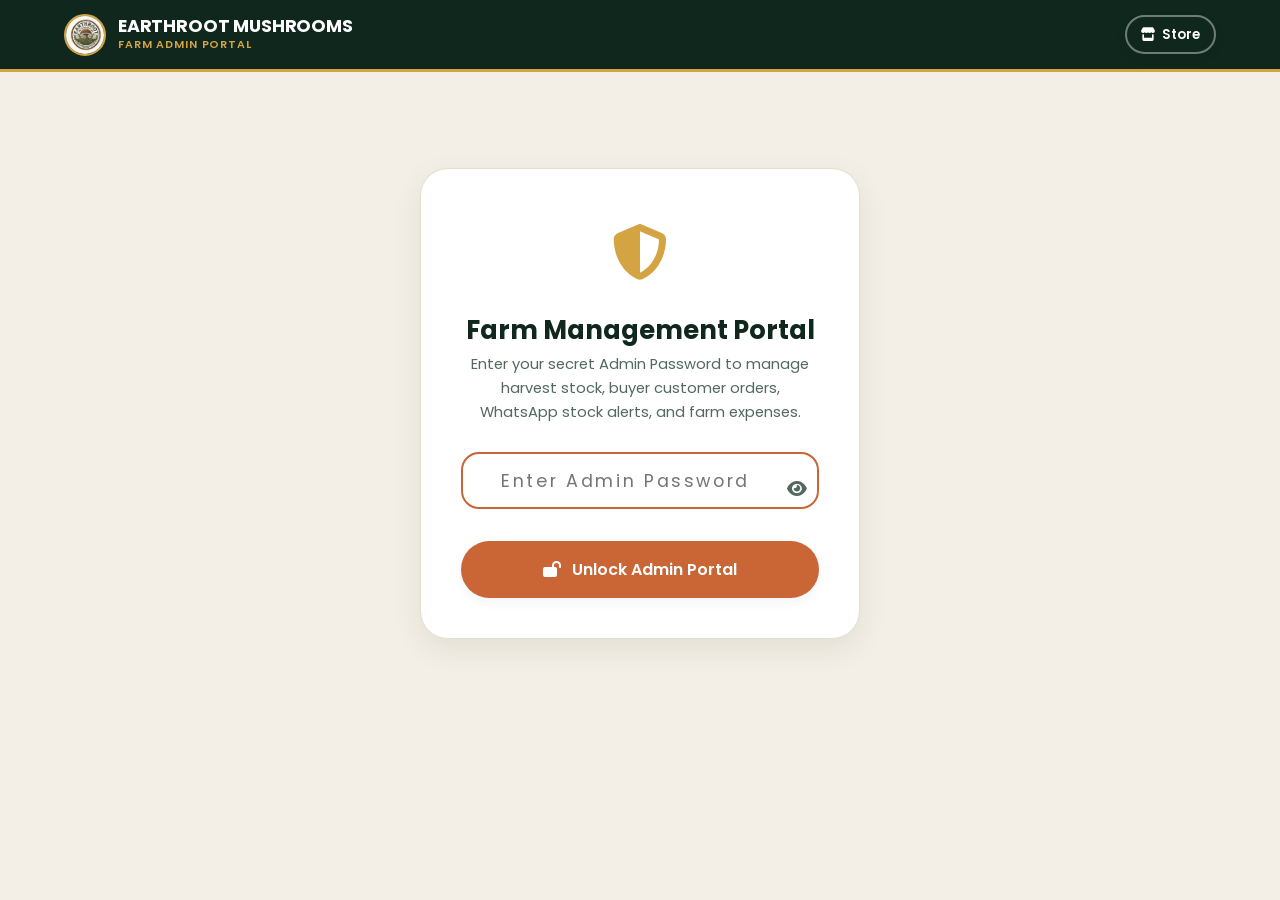
==== admin.html @ bb16b7b0 "Add real customer sales ledger records from notebook photo (9 customers, Total: Rs 850)" ====
<!DOCTYPE html>
<html lang="en">

<head>
  <meta charset="UTF-8">
  <meta name="viewport" content="width=device-width, initial-scale=1.0">
  <title>Farm Admin Portal | Earthroot Mushrooms</title>
  <meta name="robots" content="noindex, nofollow">

  <!-- Favicon -->
  <link rel="icon" href="assets/logo.jpg" type="image/jpeg">

  <!-- Google Fonts: Poppins -->
  <link rel="preconnect" href="https://fonts.googleapis.com">
  <link rel="preconnect" href="https://fonts.gstatic.com" crossorigin>
  <link href="https://fonts.googleapis.com/css2?family=Poppins:ital,wght@0,300;0,400;0,500;0,600;0,700;0,800;1,400;1,600&display=swap" rel="stylesheet">

  <!-- FontAwesome Icons -->
  <link rel="stylesheet" href="https://cdnjs.cloudflare.com/ajax/libs/font-awesome/6.4.0/css/all.min.css">

  <!-- Main Stylesheet -->
  <link rel="stylesheet" href="css/style.css">

  <style>
    body {
      background-color: #f4efe6;
      min-height: 100vh;
      display: flex;
      flex-direction: column;
      font-family: 'Poppins', sans-serif;
    }

    .admin-nav {
      background: var(--primary-dark);
      padding: 0.85rem 0;
      border-bottom: 3px solid var(--accent-gold);
      color: #ffffff;
      position: sticky;
      top: 0;
      z-index: 100;
    }

    .admin-nav-container {
      display: flex;
      align-items: center;
      justify-content: space-between;
      max-width: 1200px;
      margin: 0 auto;
      padding: 0 1.5rem;
      gap: 0.75rem;
    }

    .admin-nav-brand {
      display: flex;
      align-items: center;
      gap: 0.75rem;
      flex-shrink: 0;
    }

    .admin-brand-text {
      display: flex;
      flex-direction: column;
    }

    .admin-nav-logo {
      width: 42px;
      height: 42px;
      border-radius: 50%;
      border: 2px solid var(--accent-gold);
      object-fit: cover;
      flex-shrink: 0;
    }

    .admin-nav-title {
      font-size: 1.1rem;
      font-weight: 700;
      letter-spacing: -0.01em;
      line-height: 1.15;
      white-space: nowrap;
    }

    .admin-nav-subtitle {
      font-size: 0.68rem;
      color: var(--accent-gold);
      letter-spacing: 0.08em;
      text-transform: uppercase;
      font-weight: 600;
      white-space: nowrap;
    }

    .admin-nav-links {
      display: flex;
      align-items: center;
      gap: 0.5rem;
      flex-shrink: 0;
    }

    .admin-header-btn {
      white-space: nowrap;
      display: inline-flex;
      align-items: center;
      gap: 0.4rem;
      padding: 0.45rem 0.85rem;
      font-size: 0.82rem;
      border-radius: 9999px;
    }

    .admin-page-wrap {
      max-width: 1200px;
      width: 100%;
      margin: 2rem auto 4rem;
      padding: 0 1.5rem;
      flex-grow: 1;
    }

    /* Admin Navigation Tabs */
    .admin-tab-nav {
      display: grid;
      grid-template-columns: repeat(4, 1fr);
      gap: 0.5rem;
      margin-bottom: 1.75rem;
      background: #e8ded1;
      padding: 0.35rem;
      border-radius: var(--radius-md);
      border: 1px solid var(--border-color);
    }

    .admin-tab-btn {
      display: flex;
      align-items: center;
      justify-content: center;
      flex-wrap: wrap;
      gap: 0.35rem;
      padding: 0.75rem 0.5rem;
      background: transparent;
      border: none;
      border-radius: var(--radius-sm);
      font-size: 0.84rem;
      font-weight: 600;
      color: var(--primary-mid);
      cursor: pointer;
      transition: all 0.2s ease;
      width: 100%;
      box-sizing: border-box;
      text-align: center;
      min-height: 48px;
    }

    .admin-tab-btn i {
      font-size: 0.95rem;
      flex-shrink: 0;
    }

    .admin-tab-btn span {
      white-space: normal;
      line-height: 1.25;
      text-align: center;
    }

    .admin-tab-btn:hover {
      color: var(--primary-dark);
      background: rgba(255, 255, 255, 0.4);
    }

    .admin-tab-btn.active {
      background: #ffffff;
      color: var(--primary-dark);
      box-shadow: var(--shadow-sm);
      border: 1px solid rgba(0, 0, 0, 0.05);
    }

    .admin-tab-btn .badge-pill {
      font-size: 0.68rem;
      padding: 0.12rem 0.4rem;
      border-radius: 9999px;
      background: #eafaf1;
      color: #1e7e34;
      font-weight: 700;
      flex-shrink: 0;
      line-height: 1.2;
    }

    .admin-tab-btn .badge-pill.alert {
      background: #fef3c7;
      color: #92400e;
    }

    @media (max-width: 860px) {
      .admin-tab-nav {
        display: grid;
        grid-template-columns: repeat(2, 1fr);
        gap: 0.45rem;
        padding: 0.4rem;
      }
      .admin-tab-btn {
        width: 100%;
        padding: 0.7rem 0.45rem;
        font-size: 0.78rem;
        gap: 0.35rem;
        justify-content: center;
        border-radius: 8px;
        min-height: 52px;
      }
      .admin-tab-btn i {
        font-size: 0.9rem;
        flex-shrink: 0;
      }
      .admin-tab-btn span {
        white-space: normal;
        line-height: 1.2;
      }
      .admin-tab-btn .badge-pill {
        font-size: 0.65rem;
        padding: 0.1rem 0.35rem;
        flex-shrink: 0;
      }
    }

    /* Stats Grid */
    .admin-stats-grid {
      display: grid;
      grid-template-columns: repeat(auto-fit, minmax(210px, 1fr));
      gap: 1.15rem;
      margin-bottom: 1.75rem;
    }

    .admin-stat-card {
      background: #ffffff;
      border-radius: var(--radius-md);
      padding: 1.25rem 1.4rem;
      border: 1px solid var(--border-color);
      box-shadow: var(--shadow-sm);
      display: flex;
      align-items: center;
      gap: 1.15rem;
      transition: transform 0.2s ease;
    }

    .admin-stat-card:hover {
      transform: translateY(-2px);
      box-shadow: var(--shadow-md);
    }

    .stat-icon-wrap {
      width: 50px;
      height: 50px;
      border-radius: 14px;
      display: flex;
      align-items: center;
      justify-content: center;
      font-size: 1.4rem;
      flex-shrink: 0;
    }

    .stat-icon-wrap.green { background: #eafaf1; color: #1e7e34; }
    .stat-icon-wrap.gold { background: #fdf5e6; color: #d4a342; }
    .stat-icon-wrap.red { background: #fff5f5; color: #e53e3e; }
    .stat-icon-wrap.blue { background: #ebf8ff; color: #3182ce; }
    .stat-icon-wrap.purple { background: #f3e8ff; color: #805ad5; }
    .stat-icon-wrap.orange { background: #fffaf0; color: #dd6b20; }
    .stat-icon-wrap.whatsapp { background: #dcfce7; color: #15803d; }

    .stat-val {
      font-size: 1.55rem;
      font-weight: 800;
      color: var(--primary-dark);
      line-height: 1.15;
    }

    .stat-lbl {
      font-size: 0.8rem;
      color: var(--text-muted);
      font-weight: 500;
      margin-top: 0.2rem;
    }

    .admin-panel-card {
      background: #ffffff;
      border-radius: var(--radius-lg);
      border: 1px solid var(--border-color);
      box-shadow: var(--shadow-md);
      overflow: hidden;
      margin-bottom: 2rem;
    }

    .admin-panel-header {
      padding: 1.25rem 1.75rem;
      border-bottom: 1px solid var(--border-color);
      display: flex;
      flex-wrap: wrap;
      align-items: center;
      justify-content: space-between;
      gap: 1rem;
      background: #faf8f5;
    }

    .admin-panel-title {
      font-size: 1.2rem;
      font-weight: 700;
      color: var(--primary-dark);
      display: flex;
      align-items: center;
      gap: 0.6rem;
    }

    .admin-search-filter {
      display: flex;
      gap: 0.65rem;
      flex-wrap: wrap;
      align-items: center;
    }

    .admin-search-input, .admin-filter-select, .admin-date-input {
      padding: 0.52rem 0.8rem;
      border: 1px solid var(--border-color);
      border-radius: var(--radius-sm);
      font-size: 0.86rem;
      outline: none;
      background: #ffffff;
      color: var(--primary-dark);
      font-family: inherit;
    }

    .admin-search-input:focus, .admin-filter-select:focus, .admin-date-input:focus {
      border-color: var(--accent-gold);
      box-shadow: 0 0 0 3px rgba(212, 163, 66, 0.15);
    }

    .admin-list-body {
      padding: 1.5rem 1.75rem;
    }

    /* Table Styles */
    .data-table-container {
      overflow-x: auto;
      border-radius: var(--radius-md);
      border: 1px solid var(--border-color);
      background: #ffffff;
    }

    .data-table {
      width: 100%;
      border-collapse: collapse;
      text-align: left;
      font-size: 0.88rem;
    }

    .data-table th {
      background: #f7f3ec;
      padding: 0.85rem 1.1rem;
      color: var(--primary-dark);
      font-weight: 700;
      font-size: 0.8rem;
      text-transform: uppercase;
      letter-spacing: 0.05em;
      border-bottom: 2px solid var(--border-color);
      white-space: nowrap;
    }

    .data-table td {
      padding: 0.95rem 1.1rem;
      border-bottom: 1px solid #f0ebe2;
      color: #333333;
      vertical-align: middle;
    }

    .data-table tbody tr:hover {
      background-color: #fcfbfa;
    }

    .data-table tbody tr:last-child td {
      border-bottom: none;
    }

    /* Badges */
    .cat-badge {
      display: inline-flex;
      align-items: center;
      gap: 0.35rem;
      padding: 0.25rem 0.65rem;
      border-radius: 9999px;
      font-size: 0.75rem;
      font-weight: 600;
      white-space: nowrap;
    }

    .cat-substrate { background: #fef3c7; color: #92400e; }
    .cat-spawn { background: #e0f2fe; color: #0369a1; }
    .cat-labor { background: #e0e7ff; color: #3730a3; }
    .cat-electricity { background: #fae8ff; color: #86198f; }
    .cat-packaging { background: #ffedd5; color: #9a3412; }
    .cat-maintenance { background: #f1f5f9; color: #334155; }
    .cat-transport { background: #dcfce7; color: #166534; }
    .cat-rent { background: #ccfbf1; color: #115e59; }
    .cat-misc { background: #f3f4f6; color: #4b5563; }

    .pay-badge {
      display: inline-flex;
      align-items: center;
      gap: 0.35rem;
      padding: 0.22rem 0.6rem;
      border-radius: 6px;
      font-size: 0.75rem;
      font-weight: 600;
      white-space: nowrap;
    }

    .pay-cash { background: #eafaf1; color: #166534; border: 1px solid #86efac; }
    .pay-upi { background: #e0f2fe; color: #0369a1; border: 1px solid #7dd3fc; }
    .pay-bank { background: #ede9fe; color: #5b21b6; border: 1px solid #c4b5fd; }
    .pay-cod { background: #fef3c7; color: #92400e; border: 1px solid #fde68a; }
    .pay-pending { background: #fee2e2; color: #991b1b; border: 1px solid #fca5a5; }
    .pay-default { background: #f4efe6; color: var(--primary-mid); border: 1px solid #e0d7c7; }

    .avail-badge {
      display: inline-flex;
      align-items: center;
      gap: 0.3rem;
      padding: 0.22rem 0.6rem;
      border-radius: 9999px;
      font-size: 0.74rem;
      font-weight: 700;
      white-space: nowrap;
    }

    .avail-ready { background: #dcfce7; color: #15803d; border: 1px solid #86efac; }
    .avail-waitlist { background: #fef9c3; color: #a16207; border: 1px solid #fde047; }
    .avail-delivered { background: #f1f5f9; color: #475569; border: 1px solid #cbd5e1; }

    /* WhatsApp Notification Status Badges */
    .msg-status-badge {
      display: inline-flex;
      align-items: center;
      gap: 0.4rem;
      padding: 0.3rem 0.75rem;
      border-radius: 9999px;
      font-size: 0.76rem;
      font-weight: 700;
      white-space: nowrap;
      cursor: default;
      user-select: none;
    }

    .msg-status-badge.sent {
      background: #dcfce7;
      color: #166534;
      border: 1px solid #86efac;
    }

    .msg-status-badge.not-sent {
      background: #fef2f2;
      color: #991b1b;
      border: 1px solid #fca5a5;
    }

    .qty-tag {
      font-weight: 700;
      color: var(--primary-dark);
      background: #fdf6e7;
      border: 1px solid #f5e4bd;
      padding: 0.18rem 0.55rem;
      border-radius: 6px;
      font-size: 0.82rem;
      display: inline-block;
    }

    .money-tag {
      font-weight: 800;
      color: #15803d;
      font-size: 0.95rem;
      white-space: nowrap;
    }

    .action-btn-group {
      display: flex;
      gap: 0.4rem;
      align-items: center;
    }

    .btn-action-icon {
      width: 32px;
      height: 32px;
      display: inline-flex;
      align-items: center;
      justify-content: center;
      border-radius: 6px;
      border: 1px solid var(--border-color);
      background: #ffffff;
      color: var(--text-muted);
      cursor: pointer;
      transition: all 0.2s ease;
      font-size: 0.85rem;
    }

    .btn-action-icon:hover.edit {
      color: #0284c7;
      border-color: #0284c7;
      background: #f0f9ff;
    }

    .btn-action-icon:hover.delete {
      color: #dc2626;
      border-color: #dc2626;
      background: #fef2f2;
    }

    .btn-whatsapp-send {
      display: inline-flex;
      align-items: center;
      gap: 0.4rem;
      padding: 0.45rem 0.85rem;
      background: #25D366;
      color: #ffffff;
      font-weight: 600;
      font-size: 0.8rem;
      border-radius: 6px;
      border: none;
      cursor: pointer;
      transition: all 0.2s ease;
      text-decoration: none;
      box-shadow: 0 2px 6px rgba(37, 211, 102, 0.25);
      white-space: nowrap;
    }

    .btn-whatsapp-send:hover {
      background: #1eb956;
      color: #ffffff;
      transform: translateY(-1px);
      box-shadow: 0 4px 10px rgba(37, 211, 102, 0.35);
    }

    .btn-whatsapp-send.resend {
      background: #ffffff;
      color: #15803d;
      border: 1px solid #86efac;
      box-shadow: none;
    }

    .btn-whatsapp-send.resend:hover {
      background: #f0fdf4;
    }

    /* Breakdown Progress Bars */
    .breakdown-item {
      margin-bottom: 1.25rem;
    }

    .breakdown-header {
      display: flex;
      justify-content: space-between;
      align-items: center;
      margin-bottom: 0.4rem;
      font-size: 0.88rem;
    }

    .breakdown-label {
      font-weight: 600;
      color: var(--primary-dark);
      display: flex;
      align-items: center;
      gap: 0.5rem;
    }

    .breakdown-values {
      font-weight: 700;
      color: #b91c1c;
    }

    .breakdown-bar-bg {
      height: 10px;
      background: #e9e3d8;
      border-radius: 9999px;
      overflow: hidden;
    }

    .breakdown-bar-fill {
      height: 100%;
      border-radius: 9999px;
      transition: width 0.6s ease;
    }

    /* Monthly Toolbar Component */
    .monthly-toolbar-body {
      padding: 1.15rem 1.5rem;
      display: flex;
      justify-content: space-between;
      align-items: center;
      flex-wrap: wrap;
      gap: 0.85rem;
      background: #faf8f5;
    }

    .monthly-select-group {
      display: flex;
      align-items: center;
      gap: 0.65rem;
      flex-wrap: wrap;
    }

    .monthly-select-label {
      font-weight: 700;
      color: var(--primary-dark);
      font-size: 0.92rem;
      white-space: nowrap;
    }

    .monthly-filter-select {
      font-weight: 600;
      min-width: 170px;
    }

    .monthly-btn-group {
      display: flex;
      align-items: center;
      gap: 0.5rem;
    }

    .monthly-action-btn {
      white-space: nowrap;
      display: inline-flex;
      align-items: center;
      gap: 0.4rem;
      padding: 0.55rem 0.9rem;
      font-size: 0.82rem;
    }

    @media (max-width: 767px) {
      .monthly-toolbar-body {
        padding: 0.9rem;
        flex-direction: column;
        align-items: stretch;
        gap: 0.75rem;
      }

      .monthly-select-group {
        flex-direction: column;
        align-items: stretch;
        gap: 0.4rem;
        width: 100%;
      }

      .monthly-select-label {
        font-size: 0.84rem;
      }

      .monthly-filter-select {
        width: 100%;
        min-width: 100%;
        box-sizing: border-box;
      }

      .monthly-btn-group {
        width: 100%;
        display: grid;
        grid-template-columns: 1fr 1fr;
        gap: 0.5rem;
      }

      .monthly-action-btn {
        width: 100%;
        justify-content: center;
        padding: 0.6rem 0.5rem;
        font-size: 0.8rem;
      }
    }

    /* Modal Form Styles */
    .modal-overlay {
      position: fixed;
      top: 0;
      left: 0;
      right: 0;
      bottom: 0;
      background: rgba(15, 39, 29, 0.65);
      backdrop-filter: blur(4px);
      display: none;
      align-items: center;
      justify-content: center;
      z-index: 1000;
      padding: 1rem;
    }

    .modal-overlay.active {
      display: flex;
    }

    .modal-box {
      background: #ffffff;
      border-radius: var(--radius-lg);
      width: 100%;
      max-width: 560px;
      box-shadow: var(--shadow-xl);
      border: 1px solid var(--border-color);
      overflow: hidden;
      animation: modalSlideUp 0.25s ease;
    }

    @keyframes modalSlideUp {
      from { transform: translateY(20px); opacity: 0; }
      to { transform: translateY(0); opacity: 1; }
    }

    .modal-header {
      padding: 1.25rem 1.5rem;
      background: #faf8f5;
      border-bottom: 1px solid var(--border-color);
      display: flex;
      justify-content: space-between;
      align-items: center;
    }

    .modal-title {
      font-size: 1.15rem;
      font-weight: 700;
      color: var(--primary-dark);
      display: flex;
      align-items: center;
      gap: 0.5rem;
    }

    .modal-close-btn {
      background: none;
      border: none;
      font-size: 1.2rem;
      color: var(--text-muted);
      cursor: pointer;
      width: 32px;
      height: 32px;
      border-radius: 50%;
      display: flex;
      align-items: center;
      justify-content: center;
    }

    .modal-close-btn:hover {
      background: #eee7db;
      color: var(--primary-dark);
    }

    .modal-body {
      padding: 1.5rem;
      max-height: 75vh;
      overflow-y: auto;
    }

    .form-group {
      margin-bottom: 1.15rem;
    }

    .form-group label {
      display: block;
      font-size: 0.85rem;
      font-weight: 600;
      color: var(--primary-dark);
      margin-bottom: 0.35rem;
    }

    .form-control {
      width: 100%;
      padding: 0.65rem 0.85rem;
      border: 1px solid var(--border-color);
      border-radius: var(--radius-sm);
      font-size: 0.88rem;
      font-family: inherit;
      outline: none;
      background: #ffffff;
      box-sizing: border-box;
    }

    .form-control:focus {
      border-color: var(--accent-gold);
      box-shadow: 0 0 0 3px rgba(212, 163, 66, 0.15);
    }

    .form-row {
      display: grid;
      grid-template-columns: 1fr 1fr;
      gap: 1rem;
    }

    .modal-footer {
      padding: 1rem 1.5rem;
      background: #faf8f5;
      border-top: 1px solid var(--border-color);
      display: flex;
      justify-content: flex-end;
      gap: 0.75rem;
    }

    /* Auth card */
    .admin-auth-card {
      max-width: 440px;
      margin: 4rem auto;
      background: #ffffff;
      padding: 2.5rem;
      border-radius: var(--radius-lg);
      border: 1px solid var(--border-color);
      box-shadow: var(--shadow-md);
      text-align: center;
    }

    .auth-icon {
      font-size: 3.5rem;
      color: var(--accent-gold);
      margin-bottom: 1rem;
    }

    .admin-auth-card h2 {
      font-size: 1.6rem;
      color: var(--primary-dark);
      margin-bottom: 0.5rem;
    }

    .admin-auth-card p {
      color: var(--text-muted);
      font-size: 0.92rem;
      margin-bottom: 1.75rem;
    }

    /* Print styling */
    @media print {
      body {
        background: #ffffff;
      }
      .admin-nav, .admin-tab-nav, .admin-search-filter, .admin-quick-actions, .action-btn-group, .btn, .btn-whatsapp-send, .modal-overlay {
        display: none !important;
      }
      .admin-page-wrap {
        margin: 0;
        padding: 0;
        max-width: 100%;
      }
      .admin-panel-card {
        box-shadow: none;
        border: 1px solid #ccc;
      }
    }

    @media (max-width: 767px) {
      .admin-nav {
        padding: 0.65rem 0;
      }

      .admin-nav-container {
        padding: 0 0.85rem;
        gap: 0.5rem;
      }

      .admin-nav-brand {
        gap: 0.55rem;
        flex-shrink: 0;
      }

      .admin-nav-logo {
        width: 34px;
        height: 34px;
      }

      .admin-nav-title {
        font-size: 0.92rem;
        letter-spacing: 0;
        white-space: nowrap;
        flex-shrink: 0;
      }

      .admin-nav-subtitle {
        font-size: 0.6rem;
        letter-spacing: 0.04em;
      }

      .admin-nav-links {
        gap: 0.4rem;
        flex-shrink: 0;
      }

      .header-btn-text {
        display: none;
      }

      .admin-header-btn {
        width: 34px;
        height: 34px;
        padding: 0;
        display: inline-flex;
        align-items: center;
        justify-content: center;
        border-radius: 50%;
        font-size: 0.9rem;
      }

      .admin-page-wrap {
        margin: 1rem auto 3rem;
        padding: 0 0.75rem;
      }

      .admin-stats-grid {
        grid-template-columns: repeat(2, 1fr);
        gap: 0.65rem;
        margin-bottom: 1.25rem;
      }

      .admin-stat-card {
        padding: 0.85rem 0.9rem;
        gap: 0.65rem;
        border-radius: 10px;
      }

      .stat-icon-wrap {
        width: 38px;
        height: 38px;
        font-size: 1.1rem;
        border-radius: 10px;
      }

      .stat-val {
        font-size: 1.2rem;
      }

      .stat-lbl {
        font-size: 0.72rem;
      }

      .admin-panel-header {
        padding: 1rem;
        flex-direction: column;
        align-items: stretch;
        gap: 0.75rem;
      }

      .admin-panel-title {
        font-size: 1.1rem;
      }

      .admin-search-filter {
        width: 100%;
        display: flex;
        flex-direction: column;
        gap: 0.55rem;
      }

      .admin-search-input, .admin-filter-select, .admin-date-input {
        width: 100%;
        box-sizing: border-box;
        font-size: 0.88rem;
        padding: 0.6rem 0.8rem;
      }

      .admin-search-filter .btn {
        width: 100%;
        justify-content: center;
        padding: 0.65rem;
      }

      .admin-quick-actions {
        width: 100%;
        display: flex;
        gap: 0.4rem;
      }

      .admin-quick-actions .btn {
        flex: 1;
        justify-content: center;
        padding: 0.5rem 0.3rem;
        font-size: 0.76rem;
      }

      .admin-list-body {
        padding: 0.75rem;
      }

      .data-table-container {
        border-radius: 8px;
        -webkit-overflow-scrolling: touch;
      }

      .data-table th {
        padding: 0.65rem 0.75rem;
        font-size: 0.74rem;
      }

      .data-table td {
        padding: 0.75rem 0.75rem;
        font-size: 0.82rem;
      }

      .btn-whatsapp-send {
        padding: 0.38rem 0.65rem;
        font-size: 0.75rem;
      }

      .form-row {
        grid-template-columns: 1fr;
        gap: 0;
      }

      .form-group {
        margin-bottom: 0.9rem;
      }

      .admin-stock-card {
        flex-direction: column;
        align-items: stretch;
        gap: 0.85rem;
        padding: 1rem;
      }

      .admin-item-info {
        gap: 0.75rem;
      }

      .admin-item-img {
        width: 48px;
        height: 48px;
      }

      .admin-item-controls {
        width: 100%;
        display: grid;
        grid-template-columns: 1fr 1fr;
        gap: 0.5rem;
      }

      .admin-stock-input-wrap {
        grid-column: span 2;
        display: flex;
        justify-content: space-between;
        align-items: center;
        width: 100%;
      }

      .admin-toggle-btn, .admin-save-item-btn {
        width: 100%;
        justify-content: center;
      }

      .modal-box {
        max-width: 95vw;
        margin: 0.5rem;
        border-radius: 14px;
      }

      .modal-header {
        padding: 1rem 1.15rem;
      }

      .modal-body {
        padding: 1rem;
        max-height: 70vh;
      }

      .modal-footer {
        padding: 0.85rem 1.15rem;
        gap: 0.5rem;
      }

      .modal-footer .btn {
        flex: 1;
        justify-content: center;
      }

      .admin-auth-card {
        margin: 2rem auto;
        padding: 1.75rem 1.25rem;
      }

      .auth-icon {
        font-size: 2.75rem;
      }

      .admin-auth-card h2 {
        font-size: 1.35rem;
      }
    }

    @media (max-width: 480px) {
      .admin-nav-title {
        font-size: 0.88rem;
      }
      .admin-nav-subtitle {
        display: none;
      }
    }

    @media (max-width: 420px) {
      .admin-stats-grid {
        grid-template-columns: 1fr;
      }
    }
  </style>
</head>

<body>

  <!-- Admin Navigation -->
  <header class="admin-nav">
    <div class="admin-nav-container">
      <div class="admin-nav-brand">
        <img src="assets/logo.jpg" alt="Earthroot Logo" class="admin-nav-logo">
        <div class="admin-brand-text">
          <div class="admin-nav-title">EARTHROOT MUSHROOMS</div>
          <div class="admin-nav-subtitle">Farm Admin Portal</div>
        </div>
      </div>

      <div class="admin-nav-links">
        <a href="index.html" class="btn btn-outline btn-sm admin-header-btn" style="color: #ffffff; border-color: rgba(255,255,255,0.4);" title="View Storefront">
          <i class="fas fa-store"></i> <span class="header-btn-text">Store</span>
        </a>
        <button id="adminLogoutBtn" class="btn btn-sm admin-header-btn" style="display: none; background: rgba(255,255,255,0.15); color: #ffffff; border: 1px solid rgba(255,255,255,0.25);" title="Logout">
          <i class="fas fa-sign-out-alt"></i> <span class="header-btn-text">Logout</span>
        </button>
      </div>
    </div>
  </header>

  <!-- Main Admin Content Area -->
  <main class="admin-page-wrap">

    <!-- 1. Authentication Screen -->
    <div id="adminAuthSection" class="admin-auth-card">
      <div class="auth-icon"><i class="fas fa-shield-halved"></i></div>
      <h2>Farm Management Portal</h2>
      <p>Enter your secret Admin Password to manage harvest stock, buyer customer orders, WhatsApp stock alerts, and farm expenses.</p>

      <form id="adminLoginForm">
        <div style="position: relative; margin-bottom: 1rem;">
          <input type="password" id="adminPinInput" class="admin-pin-input" placeholder="Enter Admin Password" required autocomplete="current-password" style="padding-right: 2.8rem;">
          <button type="button" id="togglePasswordBtn" style="position: absolute; right: 12px; top: 50%; transform: translateY(-50%); background: none; border: none; color: var(--text-muted); cursor: pointer; font-size: 1.1rem;" title="Show/Hide Password">
            <i class="fas fa-eye" id="togglePasswordIcon"></i>
          </button>
        </div>
        <button type="submit" class="btn btn-primary" style="width: 100%; justify-content: center; padding: 0.85rem;">
          <i class="fas fa-lock-open"></i> Unlock Admin Portal
        </button>
      </form>
    </div>

    <!-- 2. Admin Dashboard Screen (Shown on Login) -->
    <div id="adminDashboardSection" style="display: none;">
      
      <!-- Top Tab Navigation -->
      <nav class="admin-tab-nav" aria-label="Admin Navigation Tabs">
        <button class="admin-tab-btn active" id="tabBtnStock" data-tab="stockTab">
          <i class="fas fa-boxes-stacked"></i>
          <span>Harvest Stock</span>
        </button>
        <button class="admin-tab-btn" id="tabBtnBuyers" data-tab="buyersTab">
          <i class="fas fa-users"></i>
          <span>Buyers</span>
          <span class="badge-pill alert" id="tabBuyerPendingBadge">0 Alerts</span>
        </button>
        <button class="admin-tab-btn" id="tabBtnFarmExp" data-tab="farmExpTab">
          <i class="fas fa-receipt"></i>
          <span>Farm Expenses</span>
          <span class="badge-pill" id="tabExpenseBadge">₹0</span>
        </button>
        <button class="admin-tab-btn" id="tabBtnMonthlyExp" data-tab="monthlyExpTab">
          <i class="fas fa-chart-pie"></i>
          <span>Monthly Reports</span>
        </button>
      </nav>

      <!-- ============================================== -->
      <!-- TAB 1: HARVEST STOCK & INVENTORY               -->
      <!-- ============================================== -->
      <div id="tabContentStock" class="tab-content-panel">
        <!-- Stock Overview Stats -->
        <div class="admin-stats-grid">
          <div class="admin-stat-card">
            <div class="stat-icon-wrap gold"><i class="fas fa-boxes-stacked"></i></div>
            <div>
              <div class="stat-val" id="totalVarietyCount">6</div>
              <div class="stat-lbl">Mushroom Varieties</div>
            </div>
          </div>

          <div class="admin-stat-card">
            <div class="stat-icon-wrap green"><i class="fas fa-circle-check"></i></div>
            <div>
              <div class="stat-val" id="inStockCount">6</div>
              <div class="stat-lbl">In Stock Varieties</div>
            </div>
          </div>

          <div class="admin-stat-card">
            <div class="stat-icon-wrap red"><i class="fas fa-circle-xmark"></i></div>
            <div>
              <div class="stat-val" id="outOfStockCount">0</div>
              <div class="stat-lbl">Sold Out Varieties</div>
            </div>
          </div>
        </div>

        <!-- Main Stock Panel Card -->
        <div class="admin-panel-card">
          <div class="admin-panel-header">
            <div class="admin-panel-title">
              <i class="fas fa-warehouse" style="color: var(--accent-gold);"></i> Real-Time Harvest Stock
            </div>

            <div class="admin-search-filter">
              <input type="text" id="adminSearchInput" class="admin-search-input" placeholder="Search mushroom name...">
              <select id="adminCategoryFilter" class="admin-filter-select">
                <option value="all">All Categories</option>
                <option value="gourmet">Gourmet Fresh</option>
                <option value="medicinal">Medicinal & Superfood</option>
                <option value="bulk">Wholesale Crates</option>
                <option value="kits">DIY Grow Kits</option>
              </select>
            </div>
          </div>

          <!-- Quick Actions Bar -->
          <div style="padding: 1rem 1.75rem; background: #fff; border-bottom: 1px solid var(--border-color); display: flex; justify-content: space-between; align-items: center; flex-wrap: wrap; gap: 0.75rem;">
            <div style="font-size: 0.85rem; color: var(--text-muted);">
              💡 Toggle <strong>Out of Stock</strong> or adjust pack quantities. Website store updates automatically.
            </div>
            <div class="admin-quick-actions">
              <button class="btn btn-outline btn-sm" id="adminRestock10Btn" style="border-color: var(--primary-mid); color: var(--primary-mid);">
                <i class="fas fa-plus"></i> +10 All
              </button>
              <button class="btn btn-outline btn-sm" id="adminRestock25Btn" style="border-color: var(--accent-terracotta); color: var(--accent-terracotta);">
                <i class="fas fa-plus"></i> +25 All
              </button>
              <button class="btn btn-primary btn-sm" id="adminSaveAllBtn">
                <i class="fas fa-floppy-disk"></i> Save All Stock
              </button>
            </div>
          </div>

          <div class="admin-list-body">
            <div class="admin-stock-grid" id="adminStockGrid">
              <!-- Rendered dynamically -->
            </div>
          </div>
        </div>
      </div>

      <!-- ============================================== -->
      <!-- TAB 2: BUYER CUSTOMERS & WHATSAPP ALERTS       -->
      <!-- ============================================== -->
      <div id="tabContentBuyers" class="tab-content-panel" style="display: none;">
        <!-- Buyer Stats Grid -->
        <div class="admin-stats-grid">
          <div class="admin-stat-card">
            <div class="stat-icon-wrap blue"><i class="fas fa-users"></i></div>
            <div>
              <div class="stat-val" id="totalBuyerCount">0</div>
              <div class="stat-lbl">Total Buyer Orders</div>
            </div>
          </div>

          <div class="admin-stat-card">
            <div class="stat-icon-wrap green"><i class="fas fa-scale-balanced"></i></div>
            <div>
              <div class="stat-val" id="totalKgOrdered">0 kg</div>
              <div class="stat-lbl">Total Quantity Booked</div>
            </div>
          </div>

          <div class="admin-stat-card">
            <div class="stat-icon-wrap gold"><i class="fas fa-indian-rupee-sign"></i></div>
            <div>
              <div class="stat-val" id="totalBuyerRevenue">₹0</div>
              <div class="stat-lbl">Total Money Received / Due</div>
            </div>
          </div>

          <div class="admin-stat-card">
            <div class="stat-icon-wrap whatsapp"><i class="fa-brands fa-whatsapp"></i></div>
            <div>
              <div class="stat-val" id="whatsappSentCount">0</div>
              <div class="stat-lbl">WhatsApp Alerts Sent</div>
            </div>
          </div>

          <div class="admin-stat-card">
            <div class="stat-icon-wrap orange"><i class="fas fa-bell"></i></div>
            <div>
              <div class="stat-val" id="whatsappNotSentCount">0</div>
              <div class="stat-lbl">No Message Sent (Pending)</div>
            </div>
          </div>
        </div>

        <!-- Buyer Customers Management Card -->
        <div class="admin-panel-card">
          <div class="admin-panel-header">
            <div class="admin-panel-title">
              <i class="fas fa-user-tag" style="color: var(--accent-gold);"></i> Buyer Customer Orders & Stock Availability Alerts
            </div>

            <div class="admin-search-filter">
              <input type="text" id="buyerSearchInput" class="admin-search-input" placeholder="Search customer, phone, item...">
              
              <select id="buyerMsgStatusFilter" class="admin-filter-select">
                <option value="all">All WhatsApp Status</option>
                <option value="sent">✓ Message Sent</option>
                <option value="not_sent">⏳ No Message Sent</option>
              </select>

              <select id="buyerPaymentFilter" class="admin-filter-select">
                <option value="all">All Payment Methods</option>
                <option value="Cash">💵 Cash</option>
                <option value="UPI / GPay">📱 UPI / GPay</option>
                <option value="Bank Transfer">🏦 Bank Transfer</option>
                <option value="Cash on Delivery">🚚 Cash on Delivery</option>
                <option value="Pending">⏳ Pending</option>
              </select>

              <button class="btn btn-primary btn-sm" id="openAddBuyerBtn">
                <i class="fas fa-user-plus"></i> + Add Customer Order
              </button>

              <button class="btn btn-outline btn-sm" id="exportBuyersCsvBtn" title="Export Buyers to CSV">
                <i class="fas fa-file-csv"></i> Export CSV
              </button>
            </div>
          </div>

          <!-- Quick Tip Bar -->
          <div style="padding: 0.85rem 1.75rem; background: #fffcf7; border-bottom: 1px solid var(--border-color); display: flex; justify-content: space-between; align-items: center; flex-wrap: wrap; gap: 0.75rem;">
            <div style="font-size: 0.84rem; color: var(--text-muted);">
              💬 Click <strong>"Send Alert"</strong> when harvest is ready. It will open WhatsApp with custom order details and update status to <strong style="color: #166534;">"Message Sent"</strong> automatically.
            </div>
          </div>

          <div class="admin-list-body">
            <div class="data-table-container">
              <table class="data-table" id="buyerCustomerTable">
                <thead>
                  <tr>
                    <th>Customer Name & Contact</th>
                    <th>Product & Quantity (g/kg)</th>
                    <th>Money / Price (₹)</th>
                    <th>Stock Status</th>
                    <th>WhatsApp Message Status</th>
                    <th style="text-align: center;">Send WhatsApp</th>
                    <th style="text-align: center;">Actions</th>
                  </tr>
                </thead>
                <tbody id="buyerCustomerTableBody">
                  <!-- Rendered dynamically -->
                </tbody>
              </table>
            </div>
          </div>
        </div>
      </div>

      <!-- ============================================== -->
      <!-- TAB 3: FARM EXPENSES TRACKER                   -->
      <!-- ============================================== -->
      <div id="tabContentFarmExp" class="tab-content-panel" style="display: none;">
        <!-- Expense Overview Stats -->
        <div class="admin-stats-grid">
          <div class="admin-stat-card">
            <div class="stat-icon-wrap red"><i class="fas fa-indian-rupee-sign"></i></div>
            <div>
              <div class="stat-val" id="totalExpenseStat">₹0</div>
              <div class="stat-lbl">Total Farm Expenses</div>
            </div>
          </div>

          <div class="admin-stat-card">
            <div class="stat-icon-wrap orange"><i class="fas fa-calendar-day"></i></div>
            <div>
              <div class="stat-val" id="currentMonthExpenseStat">₹0</div>
              <div class="stat-lbl">This Month's Spend</div>
            </div>
          </div>

          <div class="admin-stat-card">
            <div class="stat-icon-wrap blue"><i class="fas fa-tag"></i></div>
            <div>
              <div class="stat-val" id="topExpenseCatStat" style="font-size: 1.25rem;">-</div>
              <div class="stat-lbl">Top Expense Driver</div>
            </div>
          </div>

          <div class="admin-stat-card">
            <div class="stat-icon-wrap purple"><i class="fas fa-file-invoice"></i></div>
            <div>
              <div class="stat-val" id="totalExpenseCountStat">0</div>
              <div class="stat-lbl">Recorded Expense Entries</div>
            </div>
          </div>
        </div>

        <!-- Farm Expenses List Card -->
        <div class="admin-panel-card">
          <div class="admin-panel-header">
            <div class="admin-panel-title">
              <i class="fas fa-tractor" style="color: var(--accent-gold);"></i> Farm Operational Expenses
            </div>

            <div class="admin-search-filter">
              <input type="text" id="expenseSearchInput" class="admin-search-input" placeholder="Search item, vendor...">
              <select id="expenseCategoryFilter" class="admin-filter-select">
                <option value="all">All Expense Categories</option>
                <option value="substrate">Substrate & Raw Materials</option>
                <option value="spawn">Spawn & Cultures</option>
                <option value="labor">Farm Labor & Wages</option>
                <option value="electricity">Electricity & Climate Control</option>
                <option value="packaging">Packaging & Storage</option>
                <option value="maintenance">Equipment & Repairs</option>
                <option value="transport">Transport & Fuel</option>
                <option value="rent">Facility & Land Lease</option>
                <option value="misc">Miscellaneous</option>
              </select>
              <select id="expenseMonthFilter" class="admin-filter-select">
                <option value="all">All Months</option>
                <!-- Populated dynamically -->
              </select>
              <button class="btn btn-primary btn-sm" id="openAddExpenseBtn">
                <i class="fas fa-plus-circle"></i> + Add Expense
              </button>
              <button class="btn btn-outline btn-sm" id="exportExpensesCsvBtn" title="Export to CSV spreadsheet">
                <i class="fas fa-file-csv"></i> Export CSV
              </button>
            </div>
          </div>

          <div class="admin-list-body">
            <div class="data-table-container">
              <table class="data-table" id="expensesTable">
                <thead>
                  <tr>
                    <th>Date</th>
                    <th>Expense Description</th>
                    <th>Category</th>
                    <th>Vendor / Paid To</th>
                    <th>Payment Mode</th>
                    <th>Amount (₹)</th>
                    <th style="text-align: center;">Actions</th>
                  </tr>
                </thead>
                <tbody id="expenseTableBody">
                  <!-- Rendered dynamically -->
                </tbody>
              </table>
            </div>
          </div>
        </div>
      </div>

      <!-- ============================================== -->
      <!-- TAB 4: MONTHLY EXPENSE REPORTS & ANALYSIS      -->
      <!-- ============================================== -->
      <div id="tabContentMonthlyExp" class="tab-content-panel" style="display: none;">
        
        <!-- Monthly Selector Toolbar -->
        <div class="admin-panel-card" style="margin-bottom: 1.5rem;">
          <div class="monthly-toolbar-body">
            <div class="monthly-select-group">
              <label for="monthlyReportSelect" class="monthly-select-label">
                <i class="fas fa-calendar-alt" style="color: var(--accent-gold);"></i> Analysis Period:
              </label>
              <select id="monthlyReportSelect" class="admin-filter-select monthly-filter-select">
                <!-- Populated dynamically -->
              </select>
            </div>

            <div class="monthly-btn-group">
              <button class="btn btn-outline btn-sm monthly-action-btn" id="printMonthlyReportBtn">
                <i class="fas fa-print"></i> <span>Print / PDF</span>
              </button>
              <button class="btn btn-primary btn-sm monthly-action-btn" id="exportMonthlyReportCsvBtn">
                <i class="fas fa-file-arrow-down"></i> <span>Export CSV</span>
              </button>
            </div>
          </div>
        </div>

        <!-- Monthly Key Stats -->
        <div class="admin-stats-grid">
          <div class="admin-stat-card">
            <div class="stat-icon-wrap red"><i class="fas fa-wallet"></i></div>
            <div>
              <div class="stat-val" id="monthTotalSpend">₹0</div>
              <div class="stat-lbl" id="monthTotalSpendLbl">Total Spent This Month</div>
            </div>
          </div>

          <div class="admin-stat-card">
            <div class="stat-icon-wrap gold"><i class="fas fa-chart-line"></i></div>
            <div>
              <div class="stat-val" id="monthDailyAvg">₹0</div>
              <div class="stat-lbl">Daily Average Run-Rate</div>
            </div>
          </div>

          <div class="admin-stat-card">
            <div class="stat-icon-wrap blue"><i class="fas fa-crown"></i></div>
            <div>
              <div class="stat-val" id="monthTopCategory" style="font-size: 1.25rem;">-</div>
              <div class="stat-lbl">Top Spending Category</div>
            </div>
          </div>

          <div class="admin-stat-card">
            <div class="stat-icon-wrap purple"><i class="fas fa-list-check"></i></div>
            <div>
              <div class="stat-val" id="monthTxnCount">0</div>
              <div class="stat-lbl">Total Transactions</div>
            </div>
          </div>
        </div>

        <!-- Monthly Category Breakdown Card -->
        <div class="admin-panel-card">
          <div class="admin-panel-header">
            <div class="admin-panel-title">
              <i class="fas fa-chart-pie" style="color: var(--accent-gold);"></i> Category-Wise Cost Breakdown
            </div>
            <span style="font-size: 0.85rem; color: var(--text-muted);" id="breakdownSubtitle">Distribution of monthly operational costs</span>
          </div>

          <div class="admin-list-body" id="categoryBreakdownContainer">
            <!-- Rendered dynamically with progress bars -->
          </div>
        </div>

        <!-- Historical Month-over-Month Summary Table -->
        <div class="admin-panel-card">
          <div class="admin-panel-header">
            <div class="admin-panel-title">
              <i class="fas fa-table-columns" style="color: var(--accent-gold);"></i> Month-by-Month Financial Overview
            </div>
          </div>

          <div class="admin-list-body">
            <div class="data-table-container">
              <table class="data-table">
                <thead>
                  <tr>
                    <th>Month & Year</th>
                    <th>Substrate & Spawn</th>
                    <th>Labor & Wages</th>
                    <th>Electricity & Climate</th>
                    <th>Packaging & Others</th>
                    <th>Total Monthly Cost</th>
                    <th>Entries</th>
                  </tr>
                </thead>
                <tbody id="monthOverMonthTableBody">
                  <!-- Rendered dynamically -->
                </tbody>
              </table>
            </div>
          </div>
        </div>

      </div>

    </div>

  </main>

  <!-- ============================================== -->
  <!-- ADD / EDIT BUYER CUSTOMER MODAL                -->
  <!-- ============================================== -->
  <div id="buyerModal" class="modal-overlay">
    <div class="modal-box">
      <div class="modal-header">
        <div class="modal-title" id="buyerModalTitle">
          <i class="fas fa-user-plus" style="color: var(--accent-gold);"></i> Add New Buyer Customer
        </div>
        <button type="button" class="modal-close-btn" id="closeBuyerModalBtn">&times;</button>
      </div>

      <form id="buyerForm">
        <input type="hidden" id="buyerEditId" value="">
        
        <div class="modal-body">
          <div class="form-row">
            <div class="form-group">
              <label for="buyerName">Customer / Buyer Name *</label>
              <input type="text" id="buyerName" class="form-control" placeholder="e.g. Rahul Nair / Spice Garden Restaurant" required>
            </div>

            <div class="form-group">
              <label for="buyerPhone">WhatsApp Phone Number *</label>
              <input type="tel" id="buyerPhone" class="form-control" placeholder="e.g. 9876543210 (10 digits)" pattern="[0-9]{10,13}" required>
            </div>
          </div>

          <div class="form-row">
            <div class="form-group">
              <label for="buyerProduct">Product Wanted *</label>
              <select id="buyerProduct" class="form-control" required>
                <option value="Pearl & Grey Oyster Mushrooms">Pearl & Grey Oyster Mushrooms</option>
                <option value="Kerala Milky Mushrooms">Kerala Milky Mushrooms</option>
                <option value="Fresh White Button Mushrooms">Fresh White Button Mushrooms</option>
                <option value="Organic Lion's Mane">Organic Lion's Mane</option>
                <option value="Wholesale Oyster Bulk Crate">Wholesale Oyster Bulk Crate (5kg)</option>
                <option value="Mycelium DIY Mushroom Grow Kit">Mycelium DIY Mushroom Grow Kit</option>
                <option value="Custom / Mixed Mushroom Order">Custom / Mixed Mushroom Order</option>
              </select>
            </div>

            <div class="form-group">
              <label for="buyerQuantity">Weight / Quantity (in grams or kg) *</label>
              <input type="text" id="buyerQuantity" class="form-control" placeholder="e.g. 500g, 1 kg, 2.5 kg, 5 kg crate" required>
            </div>
          </div>

          <div class="form-row">
            <div class="form-group">
              <label for="buyerMoney">Money / Price (₹) *</label>
              <input type="number" id="buyerMoney" class="form-control" placeholder="e.g. 450" min="0" step="any" required>
            </div>

            <div class="form-group">
              <label for="buyerPaymentStatus">Payment Mode / Status *</label>
              <select id="buyerPaymentStatus" class="form-control" required>
                <option value="Cash">💵 Cash</option>
                <option value="UPI / GPay">📱 UPI / GPay / PhonePe</option>
                <option value="Bank Transfer">🏦 Bank Transfer (NEFT / IMPS)</option>
                <option value="Cash on Delivery">🚚 Cash on Delivery (COD)</option>
                <option value="Pending">⏳ Payment Pending</option>
              </select>
            </div>
          </div>

          <div class="form-row">
            <div class="form-group">
              <label for="buyerStockStatus">Product Availability Status *</label>
              <select id="buyerStockStatus" class="form-control" required>
                <option value="ready">🟢 In Stock / Harvest Ready</option>
                <option value="waitlist">⏳ Waitlist / Growing</option>
                <option value="delivered">✅ Delivered / Completed</option>
              </select>
            </div>

            <div class="form-group">
              <label for="buyerMsgStatus">WhatsApp Alert Status *</label>
              <select id="buyerMsgStatus" class="form-control" required>
                <option value="not_sent">⏳ No Message Sent</option>
                <option value="sent">✓ Message Sent</option>
              </select>
            </div>
          </div>

          <div class="form-group">
            <label for="buyerAddress">Delivery Address / Location (Optional)</label>
            <input type="text" id="buyerAddress" class="form-control" placeholder="e.g. Hill View Villa, Kakkanad, Kochi">
          </div>

          <div class="form-group" style="margin-bottom: 0;">
            <label for="buyerNotes">Customer Request Notes (Optional)</label>
            <textarea id="buyerNotes" class="form-control" rows="2" placeholder="e.g. Wants morning delivery, prefers medium sized caps"></textarea>
          </div>
        </div>

        <div class="modal-footer">
          <button type="button" class="btn btn-outline btn-sm" id="cancelBuyerModalBtn">Cancel</button>
          <button type="submit" class="btn btn-primary btn-sm" id="saveBuyerBtn">
            <i class="fas fa-check"></i> Save Customer Order
          </button>
        </div>
      </form>
    </div>
  </div>

  <!-- ============================================== -->
  <!-- ADD / EDIT EXPENSE MODAL                       -->
  <!-- ============================================== -->
  <div id="expenseModal" class="modal-overlay">
    <div class="modal-box">
      <div class="modal-header">
        <div class="modal-title" id="expenseModalTitle">
          <i class="fas fa-receipt" style="color: var(--accent-gold);"></i> Add New Farm Expense
        </div>
        <button type="button" class="modal-close-btn" id="closeExpenseModalBtn">&times;</button>
      </div>

      <form id="expenseForm">
        <input type="hidden" id="expenseEditId" value="">
        
        <div class="modal-body">
          <div class="form-group">
            <label for="expenseTitle">Expense Description / Item *</label>
            <input type="text" id="expenseTitle" class="form-control" placeholder="e.g. Paddy Straw 500kg for Oyster Beds" required>
          </div>

          <div class="form-row">
            <div class="form-group">
              <label for="expenseCategory">Category *</label>
              <select id="expenseCategory" class="form-control" required>
                <option value="substrate">🌾 Substrate & Raw Materials</option>
                <option value="spawn">🧪 Mushroom Spawn & Cultures</option>
                <option value="labor">👷 Farm Labor & Wages</option>
                <option value="electricity">⚡ Electricity & Climate Control</option>
                <option value="packaging">📦 Packaging & Bags</option>
                <option value="maintenance">🔧 Equipment & Maintenance</option>
                <option value="transport">🚚 Transport & Fuel</option>
                <option value="rent">🏢 Facility & Land Lease</option>
                <option value="misc">🏷️ Miscellaneous & Other</option>
              </select>
            </div>

            <div class="form-group">
              <label for="expenseAmount">Amount (₹) *</label>
              <input type="number" id="expenseAmount" class="form-control" placeholder="e.g. 3500" min="1" step="any" required>
            </div>
          </div>

          <div class="form-row">
            <div class="form-group">
              <label for="expenseDate">Date of Expense *</label>
              <input type="date" id="expenseDate" class="form-control" required>
            </div>

            <div class="form-group">
              <label for="expensePaymentMode">Payment Method *</label>
              <select id="expensePaymentMode" class="form-control" required>
                <option value="UPI / GPay">UPI / GPay / PhonePe</option>
                <option value="Cash">Cash</option>
                <option value="Bank Transfer">Bank Transfer (NEFT / IMPS)</option>
                <option value="Debit / Credit Card">Debit / Credit Card</option>
                <option value="Credit / Due">Credit / Pending Due</option>
              </select>
            </div>
          </div>

          <div class="form-group">
            <label for="expenseVendor">Paid To / Supplier / Vendor (Optional)</label>
            <input type="text" id="expenseVendor" class="form-control" placeholder="e.g. Kerala Agro Supplies / KSEB / Local Labor">
          </div>

          <div class="form-group" style="margin-bottom: 0;">
            <label for="expenseNotes">Bill / Invoice Reference / Remarks (Optional)</label>
            <textarea id="expenseNotes" class="form-control" rows="2" placeholder="e.g. Bill #8492, batch 4 growing room setup"></textarea>
          </div>
        </div>

        <div class="modal-footer">
          <button type="button" class="btn btn-outline btn-sm" id="cancelExpenseModalBtn">Cancel</button>
          <button type="submit" class="btn btn-primary btn-sm" id="saveExpenseBtn">
            <i class="fas fa-check"></i> Save Expense
          </button>
        </div>
      </form>
    </div>
  </div>

  <script>
    document.addEventListener('DOMContentLoaded', () => {
      // ----------------------------------------------------
      // Initial Stock Products
      // ----------------------------------------------------
      const initialProducts = [
        {
          id: 'oyster-fresh',
          name: 'Pearl & Grey Oyster Mushrooms',
          category: 'gourmet',
          badge: 'Farm Favorite',
          image: 'assets/oyster.jpg',
          price: 180,
          unit: 'per 250g pack',
          stock: 20,
          inStock: true
        },
        {
          id: 'milky-fresh',
          name: 'Kerala Milky Mushrooms',
          category: 'gourmet',
          badge: 'High Protein',
          image: 'assets/milky.jpg',
          price: 220,
          unit: 'per 250g pack',
          stock: 15,
          inStock: true
        },
        {
          id: 'button-white',
          name: 'Fresh White Button Mushrooms',
          category: 'gourmet',
          badge: 'Classic Choice',
          image: 'assets/button.jpg',
          price: 150,
          unit: 'per 250g pack',
          stock: 25,
          inStock: true
        },
        {
          id: 'lions-mane',
          name: "Organic Lion's Mane",
          category: 'medicinal',
          badge: 'Brain & Nootropic',
          image: 'assets/lions_mane.jpg',
          price: 450,
          unit: 'per 200g pack',
          stock: 10,
          inStock: true
        },
        {
          id: 'oyster-bulk',
          name: 'Wholesale Oyster Bulk Crate',
          category: 'bulk',
          badge: 'Restaurant Grade',
          image: 'assets/oyster.jpg',
          price: 2800,
          unit: 'per 5kg crate',
          stock: 5,
          inStock: true
        },
        {
          id: 'grow-kit',
          name: 'Mycelium DIY Mushroom Grow Kit',
          category: 'kits',
          badge: 'Fun & Educational',
          image: 'assets/hero.jpg',
          price: 599,
          unit: 'per complete kit',
          stock: 12,
          inStock: true
        }
      ];

      // ----------------------------------------------------
      // Real Customer Sales (Transcribed from Handwritten Ledger)
      // ----------------------------------------------------
      const initialBuyers = [
        {
          id: 'cust_1',
          name: 'Ammachi',
          phone: '',
          product: 'Fresh Oyster Mushrooms',
          quantity: '250g (1 pack)',
          money: 100,
          paymentStatus: 'Cash',
          stockStatus: 'delivered',
          msgStatus: 'not_sent',
          msgSentAt: null,
          address: 'Jain Chettan Ammachi Home',
          notes: 'Order dated 14/08/2026'
        },
        {
          id: 'cust_2',
          name: 'Shanitha',
          phone: '',
          product: 'Fresh Oyster Mushrooms',
          quantity: '200g (1 pack)',
          money: 75,
          paymentStatus: 'Cash',
          stockStatus: 'delivered',
          msgStatus: 'not_sent',
          msgSentAt: null,
          address: 'Local Delivery',
          notes: 'Order dated 24/08/2026'
        },
        {
          id: 'cust_3',
          name: 'Chandha',
          phone: '',
          product: 'Fresh Oyster Mushrooms',
          quantity: '200g (1 pack)',
          money: 75,
          paymentStatus: 'Cash',
          stockStatus: 'delivered',
          msgStatus: 'not_sent',
          msgSentAt: null,
          address: 'Local Delivery',
          notes: 'Order dated 24/08/2026'
        },
        {
          id: 'cust_4',
          name: 'Sulaikha',
          phone: '',
          product: 'Fresh Oyster Mushrooms',
          quantity: '250g (1 pack)',
          money: 100,
          paymentStatus: 'Cash',
          stockStatus: 'delivered',
          msgStatus: 'not_sent',
          msgSentAt: null,
          address: 'Local Delivery',
          notes: 'Order dated 26/08/2026'
        },
        {
          id: 'cust_5',
          name: 'Raseena',
          phone: '',
          product: 'Fresh Oyster Mushrooms',
          quantity: '250g (1 pack)',
          money: 100,
          paymentStatus: 'Cash',
          stockStatus: 'delivered',
          msgStatus: 'not_sent',
          msgSentAt: null,
          address: 'Local Delivery',
          notes: 'Order dated 26/08/2026'
        },
        {
          id: 'cust_6',
          name: 'Kunjumon',
          phone: '',
          product: 'Fresh Oyster Mushrooms',
          quantity: '250g (1 pack)',
          money: 100,
          paymentStatus: 'Cash',
          stockStatus: 'delivered',
          msgStatus: 'not_sent',
          msgSentAt: null,
          address: 'Local Delivery',
          notes: 'Order dated 27/08/2026'
        },
        {
          id: 'cust_7',
          name: 'Suneena',
          phone: '',
          product: 'Fresh Oyster Mushrooms',
          quantity: '250g (1 pack)',
          money: 100,
          paymentStatus: 'UPI / GPay',
          stockStatus: 'delivered',
          msgStatus: 'not_sent',
          msgSentAt: null,
          address: 'Local Delivery',
          notes: 'Paid via GPay (27/08/2026)'
        },
        {
          id: 'cust_8',
          name: 'Shajitha',
          phone: '',
          product: 'Fresh Oyster Mushrooms',
          quantity: '250g (1 pack)',
          money: 100,
          paymentStatus: 'Cash',
          stockStatus: 'delivered',
          msgStatus: 'not_sent',
          msgSentAt: null,
          address: 'Local Delivery',
          notes: 'Order dated 28/08/2026'
        },
        {
          id: 'cust_9',
          name: 'Kamla',
          phone: '',
          product: 'Fresh Oyster Mushrooms',
          quantity: '250g (1 pack)',
          money: 100,
          paymentStatus: 'Cash',
          stockStatus: 'delivered',
          msgStatus: 'not_sent',
          msgSentAt: null,
          address: 'Local Delivery',
          notes: 'Order dated 28/08/2026'
        }
      ];

      // ----------------------------------------------------
      // ----------------------------------------------------
      // Real Farm Expenses (Transcribed from Handwritten Ledger)
      // ----------------------------------------------------
      const initialExpenses = [
        {
          id: 'exp_real_1',
          title: 'Sprayer (180)',
          category: 'maintenance',
          amount: 180,
          date: '2026-07-06',
          paymentMode: 'Cash',
          vendor: 'Local Hardware Store',
          notes: 'Hand pressure sprayer for growing room'
        },
        {
          id: 'exp_real_2',
          title: 'Harvest & Soaking Tray (180)',
          category: 'maintenance',
          amount: 180,
          date: '2026-07-06',
          paymentMode: 'Cash',
          vendor: 'Local Store',
          notes: 'Mushroom handling and soaking tray'
        },
        {
          id: 'exp_real_3',
          title: 'Plastape / Plastic Tape (300)',
          category: 'packaging',
          amount: 300,
          date: '2026-07-06',
          paymentMode: 'Cash',
          vendor: 'Packaging Supplier',
          notes: 'Air-tight tape for growing room & covers'
        },
        {
          id: 'exp_real_4',
          title: 'Scissors (50)',
          category: 'maintenance',
          amount: 50,
          date: '2026-07-08',
          paymentMode: 'Cash',
          vendor: 'Stationery & Tools',
          notes: 'Stem harvesting & trimming scissors'
        },
        {
          id: 'exp_real_5',
          title: 'Spray Bottle (30)',
          category: 'maintenance',
          amount: 30,
          date: '2026-07-08',
          paymentMode: 'Cash',
          vendor: 'Local Store',
          notes: 'Manual misting spray bottle'
        },
        {
          id: 'exp_real_6',
          title: 'Plastic + Green Net + Rope + Plastic Tape (1900)',
          category: 'maintenance',
          amount: 1900,
          date: '2026-07-08',
          paymentMode: 'Cash',
          vendor: 'Agro Net Depot',
          notes: 'Mushroom growing shed dark-room setup & insulation'
        },
        {
          id: 'exp_real_7',
          title: 'PP Cover + Normal Cover + Rubber Band (500)',
          category: 'packaging',
          amount: 500,
          date: '2026-07-08',
          paymentMode: 'Cash',
          vendor: 'Poly Pack Center',
          notes: 'Bed preparation poly bags & rubber bands'
        },
        {
          id: 'exp_real_8',
          title: 'Cable Tie (140)',
          category: 'maintenance',
          amount: 140,
          date: '2026-07-08',
          paymentMode: 'Cash',
          vendor: 'Hardware Store',
          notes: 'Shed frame & net tie fastenings'
        },
        {
          id: 'exp_real_9',
          title: 'Bulb (80)',
          category: 'electricity',
          amount: 80,
          date: '2026-07-08',
          paymentMode: 'Cash',
          vendor: 'Electricals',
          notes: 'Growing room lighting bulb'
        },
        {
          id: 'exp_real_10',
          title: 'Chakku Sooji - Sacking Needle (50)',
          category: 'maintenance',
          amount: 50,
          date: '2026-07-08',
          paymentMode: 'Cash',
          vendor: 'Hardware',
          notes: 'Gunny sack stitching needle'
        },
        {
          id: 'exp_real_11',
          title: 'Weigh Machine + Level Measuring (390)',
          category: 'maintenance',
          amount: 390,
          date: '2026-07-08',
          paymentMode: 'Cash',
          vendor: 'Tools & Scale Shop',
          notes: 'Digital weighing scale & water level meter'
        },
        {
          id: 'exp_real_12',
          title: 'Cover / Packaging Bag (10)',
          category: 'packaging',
          amount: 10,
          date: '2026-07-08',
          paymentMode: 'Cash',
          vendor: 'Local Store',
          notes: 'Packaging cover'
        },
        {
          id: 'exp_real_13',
          title: 'Cement + Ani + Colashekar (850)',
          category: 'maintenance',
          amount: 850,
          date: '2026-07-09',
          paymentMode: 'Cash',
          vendor: 'Building Materials',
          notes: 'Shed construction & iron hardware'
        },
        {
          id: 'exp_real_14',
          title: 'Cement Katta (40) + M-Sand (4) (1800)',
          category: 'maintenance',
          amount: 1800,
          date: '2026-07-09',
          paymentMode: 'Cash',
          vendor: 'Masonry Supplier',
          notes: '40 cement bricks & 4 sacks M-sand for bed rack base'
        },
        {
          id: 'exp_real_15',
          title: 'Cement + Manal + Vandi Kooli (Freight) (1000)',
          category: 'transport',
          amount: 1000,
          date: '2026-07-11',
          paymentMode: 'Cash',
          vendor: 'Freight Vehicle',
          notes: 'Cement, sand and delivery freight to farm'
        },
        {
          id: 'exp_real_16',
          title: 'Coon 4-Mesh Pallet Racks (750)',
          category: 'maintenance',
          amount: 750,
          date: '2026-07-17',
          paymentMode: 'Cash',
          vendor: 'Farm Supplies',
          notes: '4-tier mesh pallet racks for mushroom cultivation'
        },
        {
          id: 'exp_real_17',
          title: 'Green Net 10 Meter (800)',
          category: 'maintenance',
          amount: 800,
          date: '2026-07-17',
          paymentMode: 'Cash',
          vendor: 'Agro Shade Depot',
          notes: '10m green shade net for climate control'
        },
        {
          id: 'exp_real_18',
          title: 'Chakk / Gunny Sacks (10)',
          category: 'substrate',
          amount: 10,
          date: '2026-07-17',
          paymentMode: 'Cash',
          vendor: 'Local Store',
          notes: 'Substrate holding gunny bag'
        },
        {
          id: 'exp_real_19',
          title: 'Kakka / Lime Shell Powder (50)',
          category: 'substrate',
          amount: 50,
          date: '2026-07-17',
          paymentMode: 'Cash',
          vendor: 'Agri Lime Depot',
          notes: 'Calcium carbonate lime for substrate pH'
        }
      ];

      // ----------------------------------------------------
      // Category Mapping & Color Helpers
      // ----------------------------------------------------
      const CATEGORY_NAMES = {
        substrate: 'Substrate & Raw Materials',
        spawn: 'Spawn & Cultures',
        labor: 'Labor & Wages',
        electricity: 'Electricity & Climate',
        packaging: 'Packaging & Storage',
        maintenance: 'Equipment, Tools & Shed',
        transport: 'Transport & Fuel',
        rent: 'Facility & Rent',
        misc: 'Miscellaneous'
      };

      const CATEGORY_ICONS = {
        substrate: 'fa-wheat-awn',
        spawn: 'fa-flask-vial',
        labor: 'fa-people-group',
        electricity: 'fa-bolt',
        packaging: 'fa-box',
        maintenance: 'fa-wrench',
        transport: 'fa-truck-fast',
        rent: 'fa-building',
        misc: 'fa-tag'
      };

      const CATEGORY_COLORS = {
        substrate: '#d97706',
        spawn: '#0284c7',
        labor: '#4f46e5',
        electricity: '#9333ea',
        packaging: '#ea580c',
        maintenance: '#475569',
        transport: '#16a34a',
        rent: '#0d9488',
        misc: '#6b7280'
      };

      // ----------------------------------------------------
      // State Management
      // ----------------------------------------------------
      function loadStock() {
        try {
          const saved = localStorage.getItem('earthroot_inventory_stock');
          if (saved) {
            const stockMap = JSON.parse(saved);
            return initialProducts.map(p => {
              if (stockMap[p.id] !== undefined) {
                return {
                  ...p,
                  stock: Number(stockMap[p.id].stock ?? 0),
                  inStock: Boolean(stockMap[p.id].inStock && Number(stockMap[p.id].stock) > 0)
                };
              }
              return p;
            });
          }
        } catch (err) {
          console.warn('Storage read error:', err);
        }
        return initialProducts;
      }

      function loadBuyers() {
        try {
          const saved = localStorage.getItem('earthroot_buyer_customers');
          if (saved) {
            const parsed = JSON.parse(saved);
            if (Array.isArray(parsed) && parsed.length > 0) {
              const isOldMock = parsed.some(b => b && typeof b.id === 'string' && (b.id === 'buyer_1' || b.name === 'Dr. Ananya Sharma'));
              if (!isOldMock) {
                return parsed;
              }
            }
          }
        } catch (err) {
          console.warn('Buyer storage read error:', err);
        }
        saveBuyersToStorage(initialBuyers);
        return initialBuyers;
      }

      function saveBuyersToStorage(data) {
        localStorage.setItem('earthroot_buyer_customers', JSON.stringify(data));
      }

      function loadExpenses() {
        try {
          const saved = localStorage.getItem('earthroot_farm_expenses');
          if (saved) {
            const parsed = JSON.parse(saved);
            if (Array.isArray(parsed) && parsed.length > 0) {
              const isOldMock = parsed.some(e => e && e.id === 'exp_1' && e.title && e.title.includes('Paddy Straw & Sawdust'));
              if (!isOldMock) {
                return parsed;
              }
            }
          }
        } catch (err) {
          console.warn('Expense storage read error:', err);
        }
        saveExpensesToStorage(initialExpenses);
        return initialExpenses;
      }

      function saveExpensesToStorage(data) {
        localStorage.setItem('earthroot_farm_expenses', JSON.stringify(data));
      }

      let products = loadStock();
      let buyers = loadBuyers();
      let expenses = loadExpenses();

      function saveStock() {
        const stockMap = {};
        products.forEach(p => {
          stockMap[p.id] = {
            stock: p.stock,
            inStock: p.inStock && p.stock > 0
          };
        });
        localStorage.setItem('earthroot_inventory_stock', JSON.stringify(stockMap));
        updateStockStats();
      }

      // ----------------------------------------------------
      // DOM Elements
      // ----------------------------------------------------
      const authSection = document.getElementById('adminAuthSection');
      const dashboardSection = document.getElementById('adminDashboardSection');
      const loginForm = document.getElementById('adminLoginForm');
      const pinInput = document.getElementById('adminPinInput');
      const logoutBtn = document.getElementById('adminLogoutBtn');

      // Tabs
      const tabBtns = document.querySelectorAll('.admin-tab-btn');
      const tabPanels = {
        stockTab: document.getElementById('tabContentStock'),
        buyersTab: document.getElementById('tabContentBuyers'),
        farmExpTab: document.getElementById('tabContentFarmExp'),
        monthlyExpTab: document.getElementById('tabContentMonthlyExp')
      };

      // Stock elements
      const stockGrid = document.getElementById('adminStockGrid');
      const searchInput = document.getElementById('adminSearchInput');
      const categoryFilter = document.getElementById('adminCategoryFilter');
      const restock10Btn = document.getElementById('adminRestock10Btn');
      const restock25Btn = document.getElementById('adminRestock25Btn');
      const saveAllBtn = document.getElementById('adminSaveAllBtn');
      const totalVarietyCount = document.getElementById('totalVarietyCount');
      const inStockCount = document.getElementById('inStockCount');
      const outOfStockCount = document.getElementById('outOfStockCount');

      // Buyer elements
      const totalBuyerCount = document.getElementById('totalBuyerCount');
      const totalKgOrdered = document.getElementById('totalKgOrdered');
      const totalBuyerRevenue = document.getElementById('totalBuyerRevenue');
      const whatsappSentCount = document.getElementById('whatsappSentCount');
      const whatsappNotSentCount = document.getElementById('whatsappNotSentCount');
      const tabBuyerPendingBadge = document.getElementById('tabBuyerPendingBadge');

      const buyerSearchInput = document.getElementById('buyerSearchInput');
      const buyerMsgStatusFilter = document.getElementById('buyerMsgStatusFilter');
      const buyerPaymentFilter = document.getElementById('buyerPaymentFilter');
      const buyerCustomerTableBody = document.getElementById('buyerCustomerTableBody');
      const openAddBuyerBtn = document.getElementById('openAddBuyerBtn');
      const exportBuyersCsvBtn = document.getElementById('exportBuyersCsvBtn');

      // Buyer Modal elements
      const buyerModal = document.getElementById('buyerModal');
      const buyerModalTitle = document.getElementById('buyerModalTitle');
      const buyerForm = document.getElementById('buyerForm');
      const buyerEditId = document.getElementById('buyerEditId');
      const buyerName = document.getElementById('buyerName');
      const buyerPhone = document.getElementById('buyerPhone');
      const buyerProduct = document.getElementById('buyerProduct');
      const buyerQuantity = document.getElementById('buyerQuantity');
      const buyerMoney = document.getElementById('buyerMoney');
      const buyerPaymentStatus = document.getElementById('buyerPaymentStatus');
      const buyerStockStatus = document.getElementById('buyerStockStatus');
      const buyerMsgStatus = document.getElementById('buyerMsgStatus');
      const buyerAddress = document.getElementById('buyerAddress');
      const buyerNotes = document.getElementById('buyerNotes');
      const closeBuyerModalBtn = document.getElementById('closeBuyerModalBtn');
      const cancelBuyerModalBtn = document.getElementById('cancelBuyerModalBtn');

      // Expense elements
      const totalExpenseStat = document.getElementById('totalExpenseStat');
      const currentMonthExpenseStat = document.getElementById('currentMonthExpenseStat');
      const topExpenseCatStat = document.getElementById('topExpenseCatStat');
      const totalExpenseCountStat = document.getElementById('totalExpenseCountStat');
      const tabExpenseBadge = document.getElementById('tabExpenseBadge');
      
      const expenseSearchInput = document.getElementById('expenseSearchInput');
      const expenseCategoryFilter = document.getElementById('expenseCategoryFilter');
      const expenseMonthFilter = document.getElementById('expenseMonthFilter');
      const expenseTableBody = document.getElementById('expenseTableBody');
      const openAddExpenseBtn = document.getElementById('openAddExpenseBtn');
      const exportExpensesCsvBtn = document.getElementById('exportExpensesCsvBtn');

      // Expense Modal elements
      const expenseModal = document.getElementById('expenseModal');
      const expenseModalTitle = document.getElementById('expenseModalTitle');
      const expenseForm = document.getElementById('expenseForm');
      const expenseEditId = document.getElementById('expenseEditId');
      const expenseTitle = document.getElementById('expenseTitle');
      const expenseCategory = document.getElementById('expenseCategory');
      const expenseAmount = document.getElementById('expenseAmount');
      const expenseDate = document.getElementById('expenseDate');
      const expensePaymentMode = document.getElementById('expensePaymentMode');
      const expenseVendor = document.getElementById('expenseVendor');
      const expenseNotes = document.getElementById('expenseNotes');
      const closeExpenseModalBtn = document.getElementById('closeExpenseModalBtn');
      const cancelExpenseModalBtn = document.getElementById('cancelExpenseModalBtn');

      // Monthly report elements
      const monthlyReportSelect = document.getElementById('monthlyReportSelect');
      const printMonthlyReportBtn = document.getElementById('printMonthlyReportBtn');
      const exportMonthlyReportCsvBtn = document.getElementById('exportMonthlyReportCsvBtn');
      const monthTotalSpend = document.getElementById('monthTotalSpend');
      const monthTotalSpendLbl = document.getElementById('monthTotalSpendLbl');
      const monthDailyAvg = document.getElementById('monthDailyAvg');
      const monthTopCategory = document.getElementById('monthTopCategory');
      const monthTxnCount = document.getElementById('monthTxnCount');
      const categoryBreakdownContainer = document.getElementById('categoryBreakdownContainer');
      const monthOverMonthTableBody = document.getElementById('monthOverMonthTableBody');

      // ----------------------------------------------------
      // Authentication Handling
      // ----------------------------------------------------
      let isAuth = sessionStorage.getItem('earthroot_admin_auth') === 'true';

      function checkAuth() {
        if (isAuth) {
          authSection.style.display = 'none';
          dashboardSection.style.display = 'block';
          logoutBtn.style.display = 'inline-flex';
          renderStockGrid();
          updateStockStats();
          refreshAllBuyerCustomerViews();
          refreshAllExpenseViews();
        } else {
          authSection.style.display = 'block';
          dashboardSection.style.display = 'none';
          logoutBtn.style.display = 'none';
          pinInput.value = '';
          pinInput.focus();
        }
      }

      // Show/Hide password toggle
      const togglePasswordBtn = document.getElementById('togglePasswordBtn');
      const togglePasswordIcon = document.getElementById('togglePasswordIcon');
      if (togglePasswordBtn && togglePasswordIcon) {
        togglePasswordBtn.addEventListener('click', () => {
          const type = pinInput.getAttribute('type') === 'password' ? 'text' : 'password';
          pinInput.setAttribute('type', type);
          togglePasswordIcon.className = type === 'password' ? 'fas fa-eye' : 'fas fa-eye-slash';
        });
      }

      loginForm.addEventListener('submit', (e) => {
        e.preventDefault();
        const pwd = pinInput.value.trim();
        const validPasswords = ['admin@earthrootmashroom', 'admin@earthrootmushroom', 'admin123'];
        
        if (validPasswords.includes(pwd)) {
          isAuth = true;
          sessionStorage.setItem('earthroot_admin_auth', 'true');
          checkAuth();
          showToast('Welcome back, Farm Manager!');
        } else {
          alert('Incorrect Password. Access Denied.');
          pinInput.value = '';
          pinInput.focus();
        }
      });

      logoutBtn.addEventListener('click', () => {
        isAuth = false;
        sessionStorage.removeItem('earthroot_admin_auth');
        checkAuth();
        showToast('Logged out securely.');
      });

      // ----------------------------------------------------
      // Tab Navigation
      // ----------------------------------------------------
      tabBtns.forEach(btn => {
        btn.addEventListener('click', () => {
          tabBtns.forEach(b => b.classList.remove('active'));
          btn.classList.add('active');

          const targetTab = btn.getAttribute('data-tab');
          Object.keys(tabPanels).forEach(key => {
            if (tabPanels[key]) {
              tabPanels[key].style.display = key === targetTab ? 'block' : 'none';
            }
          });

          if (targetTab === 'stockTab') {
            renderStockGrid();
          } else if (targetTab === 'buyersTab') {
            renderBuyerCustomerTable();
            updateBuyerStats();
          } else if (targetTab === 'farmExpTab') {
            renderExpenseTable();
            updateExpenseStats();
          } else if (targetTab === 'monthlyExpTab') {
            renderMonthlyReport();
          }
        });
      });

      // ----------------------------------------------------
      // SECTION 1: Stock & Inventory Management
      // ----------------------------------------------------
      function updateStockStats() {
        if (totalVarietyCount) totalVarietyCount.textContent = products.length;
        const inStock = products.filter(p => p.inStock && p.stock > 0).length;
        if (inStockCount) inStockCount.textContent = inStock;
        if (outOfStockCount) outOfStockCount.textContent = products.length - inStock;
      }

      function renderStockGrid() {
        if (!stockGrid) return;
        stockGrid.innerHTML = '';

        const search = (searchInput.value || '').toLowerCase().trim();
        const cat = categoryFilter.value || 'all';

        const filtered = products.filter(p => {
          const matchCat = cat === 'all' || p.category === cat;
          const matchSearch = !search || p.name.toLowerCase().includes(search);
          return matchCat && matchSearch;
        });

        if (filtered.length === 0) {
          stockGrid.innerHTML = `<div style="text-align: center; padding: 2rem; color: var(--text-muted);">No products match your search or filter.</div>`;
          return;
        }

        filtered.forEach(product => {
          const isAvailable = product.inStock && product.stock > 0;
          const row = document.createElement('div');
          row.className = 'admin-stock-card';
          row.innerHTML = `
            <div class="admin-item-info">
              <img src="${product.image}" alt="${product.name}" class="admin-item-img">
              <div>
                <div class="admin-item-title">${product.name}</div>
                <div class="admin-item-sub">Price: ₹${product.price} | Category: ${product.category}</div>
              </div>
            </div>

            <div class="admin-item-controls">
              <div class="admin-stock-input-wrap">
                <label for="stock_${product.id}">Packs:</label>
                <input type="number" id="stock_${product.id}" class="admin-stock-input" min="0" max="999" value="${product.stock}">
              </div>

              <button class="admin-toggle-btn ${isAvailable ? 'in-stock' : 'out-of-stock'}" data-id="${product.id}">
                <i class="fas ${isAvailable ? 'fa-check' : 'fa-ban'}"></i>
                <span>${isAvailable ? 'In Stock' : 'Out of Stock'}</span>
              </button>

              <button class="admin-save-item-btn" data-id="${product.id}">
                <i class="fas fa-save"></i> Save
              </button>
            </div>
          `;
          stockGrid.appendChild(row);
        });

        // Toggle button click
        document.querySelectorAll('.admin-toggle-btn').forEach(btn => {
          btn.addEventListener('click', (e) => {
            const id = e.currentTarget.getAttribute('data-id');
            const product = products.find(p => p.id === id);
            if (product) {
              const input = document.getElementById(`stock_${id}`);
              if (product.inStock && product.stock > 0) {
                product.inStock = false;
                product.stock = 0;
                if (input) input.value = 0;
              } else {
                product.inStock = true;
                if (product.stock <= 0) product.stock = 15;
                if (input) input.value = product.stock;
              }
              saveStock();
              renderStockGrid();
              showToast(`Updated stock status for ${product.name}`);
            }
          });
        });

        // Save single item
        document.querySelectorAll('.admin-save-item-btn').forEach(btn => {
          btn.addEventListener('click', (e) => {
            const id = e.currentTarget.getAttribute('data-id');
            const input = document.getElementById(`stock_${id}`);
            const product = products.find(p => p.id === id);
            if (product && input) {
              const val = Math.max(0, parseInt(input.value, 10) || 0);
              product.stock = val;
              product.inStock = val > 0;
              saveStock();
              renderStockGrid();
              showToast(`Saved ${product.name} (${val} packs)`);
            }
          });
        });
      }

      // Restock +10
      restock10Btn.addEventListener('click', () => {
        products.forEach(p => {
          p.stock = (p.stock || 0) + 10;
          p.inStock = true;
        });
        saveStock();
        renderStockGrid();
        showToast('Restocked +10 packs for all varieties!');
      });

      // Restock +25
      restock25Btn.addEventListener('click', () => {
        products.forEach(p => {
          p.stock = (p.stock || 0) + 25;
          p.inStock = true;
        });
        saveStock();
        renderStockGrid();
        showToast('Restocked +25 packs for all varieties!');
      });

      // Save all stock
      saveAllBtn.addEventListener('click', () => {
        products.forEach(p => {
          const input = document.getElementById(`stock_${p.id}`);
          if (input) {
            const val = Math.max(0, parseInt(input.value, 10) || 0);
            p.stock = val;
            p.inStock = val > 0;
          }
        });
        saveStock();
        renderStockGrid();
        showToast('All stock quantities saved successfully!');
      });

      searchInput.addEventListener('input', renderStockGrid);
      categoryFilter.addEventListener('change', renderStockGrid);


      // ----------------------------------------------------
      // SECTION 2: BUYER CUSTOMERS & WHATSAPP ALERTS
      // ----------------------------------------------------
      function formatRupee(num) {
        return '₹' + Number(num || 0).toLocaleString('en-IN');
      }

      function updateBuyerStats() {
        if (totalBuyerCount) totalBuyerCount.textContent = buyers.length;

        const totalMoney = buyers.reduce((acc, b) => acc + Number(b.money || 0), 0);
        if (totalBuyerRevenue) totalBuyerRevenue.textContent = formatRupee(totalMoney);

        const sent = buyers.filter(b => b.msgStatus === 'sent').length;
        const notSent = buyers.filter(b => b.msgStatus !== 'sent').length;

        if (whatsappSentCount) whatsappSentCount.textContent = sent;
        if (whatsappNotSentCount) whatsappNotSentCount.textContent = notSent;
        if (tabBuyerPendingBadge) {
          tabBuyerPendingBadge.textContent = `${notSent} Alert${notSent === 1 ? '' : 's'}`;
          tabBuyerPendingBadge.className = notSent > 0 ? 'badge-pill alert' : 'badge-pill';
        }

        // Approx sum of quantities
        let countKg = 0;
        buyers.forEach(b => {
          const q = (b.quantity || '').toLowerCase();
          if (q.includes('kg')) {
            const match = q.match(/([0-9.]+)\s*kg/);
            if (match) countKg += parseFloat(match[1]) || 0;
          } else if (q.includes('g') || q.includes('gm') || q.includes('gram')) {
            const match = q.match(/([0-9.]+)\s*(?:g|gm|gram)/);
            if (match) countKg += (parseFloat(match[1]) || 0) / 1000;
          }
        });
        if (totalKgOrdered) totalKgOrdered.textContent = countKg > 0 ? `${countKg.toFixed(1)} kg` : `${buyers.length} orders`;
      }

      function renderBuyerCustomerTable() {
        if (!buyerCustomerTableBody) return;
        buyerCustomerTableBody.innerHTML = '';

        const search = (buyerSearchInput.value || '').toLowerCase().trim();
        const msgFilter = buyerMsgStatusFilter.value || 'all';
        const payFilter = buyerPaymentFilter ? buyerPaymentFilter.value : 'all';

        const filtered = buyers.filter(b => {
          const matchMsg = msgFilter === 'all' || (msgFilter === 'sent' && b.msgStatus === 'sent') || (msgFilter === 'not_sent' && b.msgStatus !== 'sent');
          const matchPay = payFilter === 'all' || b.paymentStatus === payFilter;
          const matchSearch = !search ||
            (b.name && b.name.toLowerCase().includes(search)) ||
            (b.phone && b.phone.toLowerCase().includes(search)) ||
            (b.product && b.product.toLowerCase().includes(search)) ||
            (b.quantity && b.quantity.toLowerCase().includes(search)) ||
            (b.address && b.address.toLowerCase().includes(search)) ||
            (b.notes && b.notes.toLowerCase().includes(search));
          return matchMsg && matchPay && matchSearch;
        });

        if (filtered.length === 0) {
          buyerCustomerTableBody.innerHTML = `
            <tr>
              <td colspan="7" style="text-align: center; padding: 2.5rem; color: var(--text-muted);">
                <i class="fas fa-users-slash" style="font-size: 2rem; opacity: 0.3; margin-bottom: 0.5rem; display: block;"></i>
                No customer orders match your search or filter. Click <strong>+ Add Customer Order</strong> to create one.
              </td>
            </tr>
          `;
          return;
        }

        filtered.forEach(buyer => {
          const isSent = buyer.msgStatus === 'sent';
          
          let availClass = 'avail-ready';
          let availText = '<i class="fas fa-circle-check"></i> In Stock / Ready';
          if (buyer.stockStatus === 'waitlist') {
            availClass = 'avail-waitlist';
            availText = '<i class="fas fa-clock"></i> Waitlist / Growing';
          } else if (buyer.stockStatus === 'delivered') {
            availClass = 'avail-delivered';
            availText = '<i class="fas fa-truck-ramp-box"></i> Delivered';
          }

          // Payment badge & icon
          const payStatus = buyer.paymentStatus || 'Pending';
          let payClass = 'pay-default';
          let payIcon = 'fa-wallet';
          if (payStatus === 'Cash') {
            payClass = 'pay-cash';
            payIcon = 'fa-money-bill-wave';
          } else if (payStatus.includes('UPI') || payStatus.includes('GPay')) {
            payClass = 'pay-upi';
            payIcon = 'fa-mobile-screen-button';
          } else if (payStatus.includes('Bank')) {
            payClass = 'pay-bank';
            payIcon = 'fa-building-columns';
          } else if (payStatus.includes('Delivery') || payStatus.includes('COD')) {
            payClass = 'pay-cod';
            payIcon = 'fa-truck';
          } else if (payStatus.includes('Pending')) {
            payClass = 'pay-pending';
            payIcon = 'fa-clock';
          }

          const tr = document.createElement('tr');
          tr.innerHTML = `
            <td>
              <div style="font-weight: 700; color: var(--primary-dark); font-size: 0.94rem;">${buyer.name}</div>
              <div style="font-size: 0.8rem; color: #1e7e34; font-weight: 600; display: flex; align-items: center; gap: 0.35rem; margin-top: 2px;">
                <i class="fa-brands fa-whatsapp"></i> +91 ${buyer.phone}
              </div>
              ${buyer.address ? `<div style="font-size: 0.76rem; color: var(--text-muted); margin-top: 2px;"><i class="fas fa-location-dot"></i> ${buyer.address}</div>` : ''}
            </td>
            <td>
              <div style="font-weight: 600; color: var(--primary-dark);">${buyer.product}</div>
              <div style="margin-top: 3px;">
                <span class="qty-tag"><i class="fas fa-weight-hanging"></i> ${buyer.quantity}</span>
              </div>
              ${buyer.notes ? `<div style="font-size: 0.76rem; color: var(--text-muted); margin-top: 3px;">Note: ${buyer.notes}</div>` : ''}
            </td>
            <td>
              <div class="money-tag">${formatRupee(buyer.money)}</div>
              <div style="margin-top: 3px;">
                <span class="pay-badge ${payClass}"><i class="fas ${payIcon}"></i> ${payStatus}</span>
              </div>
            </td>
            <td>
              <span class="avail-badge ${availClass}">
                ${availText}
              </span>
            </td>
            <td>
              <span class="msg-status-badge ${isSent ? 'sent' : 'not-sent'}">
                <i class="fas ${isSent ? 'fa-circle-check' : 'fa-circle-xmark'}"></i>
                <span>${isSent ? 'Message Sent' : 'No Message Sent'}</span>
              </span>
              ${isSent && buyer.msgSentAt ? `<div style="font-size: 0.72rem; color: var(--text-muted); margin-top: 2px;">Sent: ${buyer.msgSentAt}</div>` : ''}
            </td>
            <td style="text-align: center;">
              <button class="btn-whatsapp-send ${isSent ? 'resend' : ''}" data-id="${buyer.id}" title="Open WhatsApp and notify customer">
                <i class="fa-brands fa-whatsapp" style="font-size: 1rem;"></i>
                <span>${isSent ? 'Resend WhatsApp' : 'Send Alert'}</span>
              </button>
            </td>
            <td style="text-align: center;">
              <div class="action-btn-group" style="justify-content: center;">
                <button class="btn-action-icon edit edit-buyer-btn" data-id="${buyer.id}" title="Edit Customer Details">
                  <i class="fas fa-pencil"></i>
                </button>
                <button class="btn-action-icon delete delete-buyer-btn" data-id="${buyer.id}" title="Delete Customer Record">
                  <i class="fas fa-trash-can"></i>
                </button>
              </div>
            </td>
          `;
          buyerCustomerTableBody.appendChild(tr);
        });

        // Send WhatsApp Button Click
        document.querySelectorAll('.btn-whatsapp-send').forEach(btn => {
          btn.addEventListener('click', (e) => {
            const id = e.currentTarget.getAttribute('data-id');
            const buyer = buyers.find(x => x.id === id);
            if (buyer) {
              sendWhatsAppStockAlert(buyer);
            }
          });
        });

        // Edit Buyer
        document.querySelectorAll('.edit-buyer-btn').forEach(btn => {
          btn.addEventListener('click', (e) => {
            const id = e.currentTarget.getAttribute('data-id');
            openEditBuyerModal(id);
          });
        });

        // Delete Buyer
        document.querySelectorAll('.delete-buyer-btn').forEach(btn => {
          btn.addEventListener('click', (e) => {
            const id = e.currentTarget.getAttribute('data-id');
            const b = buyers.find(x => x.id === id);
            if (b && confirm(`Are you sure you want to delete customer order for ${b.name} (${b.product} - ${b.quantity})?`)) {
              buyers = buyers.filter(x => x.id !== id);
              saveBuyersToStorage(buyers);
              refreshAllBuyerCustomerViews();
              showToast(`Customer record for ${b.name} deleted.`);
            }
          });
        });
      }

      // WhatsApp Message Generation & Sender
      function sendWhatsAppStockAlert(buyer) {
        let cleanPhone = (buyer.phone || '').replace(/[^0-9]/g, '');
        if (cleanPhone.length === 10) {
          cleanPhone = '91' + cleanPhone;
        }

        const msgText = `🌱 *EARTHROOT MUSHROOMS - STOCK AVAILABILITY UPDATE* 🌱\n\n` +
          `Hello *${buyer.name}*! 👋\n\n` +
          `Great news from our organic farm! Your requested fresh harvest is now *AVAILABLE & READY* for pickup / delivery: 🍄✨\n\n` +
          `📦 *Product:* ${buyer.product}\n` +
          `⚖️ *Quantity / Weight:* ${buyer.quantity}\n` +
          `💰 *Total Amount:* ${formatRupee(buyer.money)} (Payment: ${buyer.paymentStatus || 'Pending'})\n` +
          `${buyer.address ? `📍 *Delivery Address:* ${buyer.address}\n` : ''}` +
          `\n✅ Freshly harvested, 100% organic, chemical-free.\n\n` +
          `Please reply to this message to confirm your delivery time or pickup slot!\n\n` +
          `Thank you for choosing *Earthroot Mushrooms* 🌿\n` +
          `📞 Phone: +91 98450 12345 | 🌐 earthrootmushrooms.com`;

        const waUrl = `https://wa.me/${cleanPhone}?text=${encodeURIComponent(msgText)}`;

        window.open(waUrl, '_blank');

        buyer.msgStatus = 'sent';
        const now = new Date();
        buyer.msgSentAt = now.toLocaleDateString('en-US', { month: 'short', day: 'numeric', hour: '2-digit', minute: '2-digit' });
        buyer.stockStatus = 'ready';

        saveBuyersToStorage(buyers);
        renderBuyerCustomerTable();
        updateBuyerStats();
        showToast(`WhatsApp message opened for ${buyer.name} & marked as Message Sent!`);
      }

      // Filter events
      buyerSearchInput.addEventListener('input', renderBuyerCustomerTable);
      buyerMsgStatusFilter.addEventListener('change', renderBuyerCustomerTable);
      if (buyerPaymentFilter) buyerPaymentFilter.addEventListener('change', renderBuyerCustomerTable);

      // Open Add Buyer Modal
      openAddBuyerBtn.addEventListener('click', () => {
        buyerEditId.value = '';
        buyerForm.reset();
        buyerModalTitle.innerHTML = '<i class="fas fa-user-plus" style="color: var(--accent-gold);"></i> Add New Buyer Customer';
        buyerStockStatus.value = 'ready';
        buyerMsgStatus.value = 'not_sent';
        buyerPaymentStatus.value = 'Cash';
        buyerModal.classList.add('active');
      });

      function openEditBuyerModal(id) {
        const b = buyers.find(x => x.id === id);
        if (!b) return;

        buyerEditId.value = b.id;
        buyerName.value = b.name || '';
        buyerPhone.value = b.phone || '';
        buyerProduct.value = b.product || 'Pearl & Grey Oyster Mushrooms';
        buyerQuantity.value = b.quantity || '';
        buyerMoney.value = b.money || '';
        buyerPaymentStatus.value = b.paymentStatus || 'Cash';
        buyerStockStatus.value = b.stockStatus || 'ready';
        buyerMsgStatus.value = b.msgStatus || 'not_sent';
        buyerAddress.value = b.address || '';
        buyerNotes.value = b.notes || '';

        buyerModalTitle.innerHTML = '<i class="fas fa-user-pen" style="color: var(--accent-gold);"></i> Edit Customer Order';
        buyerModal.classList.add('active');
      }

      function closeBuyerModal() {
        buyerModal.classList.remove('active');
      }

      closeBuyerModalBtn.addEventListener('click', closeBuyerModal);
      cancelBuyerModalBtn.addEventListener('click', closeBuyerModal);
      buyerModal.addEventListener('click', (e) => {
        if (e.target === buyerModal) closeBuyerModal();
      });

      // Save Buyer Form
      buyerForm.addEventListener('submit', (e) => {
        e.preventDefault();
        const id = buyerEditId.value;
        const cleanPhone = buyerPhone.value.replace(/[^0-9]/g, '');

        const record = {
          id: id || ('buyer_' + Date.now()),
          name: buyerName.value.trim(),
          phone: cleanPhone,
          product: buyerProduct.value,
          quantity: buyerQuantity.value.trim(),
          money: parseFloat(buyerMoney.value) || 0,
          paymentStatus: buyerPaymentStatus.value,
          stockStatus: buyerStockStatus.value,
          msgStatus: buyerMsgStatus.value,
          msgSentAt: buyerMsgStatus.value === 'sent' ? (new Date().toLocaleDateString('en-US', { month: 'short', day: 'numeric', hour: '2-digit', minute: '2-digit' })) : null,
          address: buyerAddress.value.trim(),
          notes: buyerNotes.value.trim()
        };

        if (id) {
          const idx = buyers.findIndex(x => x.id === id);
          if (idx !== -1) {
            buyers[idx] = record;
            showToast(`Updated customer order for ${record.name}!`);
          }
        } else {
          buyers.unshift(record);
          showToast(`Added new buyer order for ${record.name}!`);
        }

        saveBuyersToStorage(buyers);
        closeBuyerModal();
        refreshAllBuyerCustomerViews();
      });

      // Export Buyers to CSV
      exportBuyersCsvBtn.addEventListener('click', () => {
        if (buyers.length === 0) {
          alert('No buyer data available to export.');
          return;
        }

        const headers = ['Customer Name', 'Phone (WhatsApp)', 'Product Ordered', 'Weight / Quantity', 'Money (INR)', 'Payment Status', 'Stock Status', 'WhatsApp Msg Status', 'Msg Sent At', 'Delivery Address', 'Notes'];
        const csvRows = [headers.join(',')];

        buyers.forEach(b => {
          const row = [
            `"${(b.name || '').replace(/"/g, '""')}"`,
            `"${b.phone || ''}"`,
            `"${(b.product || '').replace(/"/g, '""')}"`,
            `"${(b.quantity || '').replace(/"/g, '""')}"`,
            b.money,
            `"${b.paymentStatus || ''}"`,
            `"${b.stockStatus || ''}"`,
            `"${b.msgStatus === 'sent' ? 'Message Sent' : 'No Message Sent'}"`,
            `"${b.msgSentAt || ''}"`,
            `"${(b.address || '').replace(/"/g, '""')}"`,
            `"${(b.notes || '').replace(/"/g, '""')}"`
          ];
          csvRows.push(row.join(','));
        });

        const csvContent = 'data:text/csv;charset=utf-8,' + encodeURIComponent(csvRows.join('\n'));
        const link = document.createElement('a');
        link.setAttribute('href', csvContent);
        link.setAttribute('download', `Earthroot_Buyer_Customers_${new Date().toISOString().split('T')[0]}.csv`);
        document.body.appendChild(link);
        link.click();
        document.body.removeChild(link);
        showToast('Exported Buyer Customers list to CSV!');
      });

      function refreshAllBuyerCustomerViews() {
        renderBuyerCustomerTable();
        updateBuyerStats();
      }


      // ----------------------------------------------------
      // SECTION 3: Farm Expenses Tracker
      // ----------------------------------------------------
      function getMonthKey(dateStr) {
        if (!dateStr) return '';
        return dateStr.substring(0, 7);
      }

      function getMonthDisplayName(yearMonthStr) {
        if (!yearMonthStr || yearMonthStr.length < 7) return yearMonthStr;
        const [y, m] = yearMonthStr.split('-');
        const date = new Date(parseInt(y), parseInt(m) - 1, 1);
        return date.toLocaleDateString('en-US', { month: 'long', year: 'numeric' });
      }

      function updateExpenseStats() {
        const total = expenses.reduce((acc, curr) => acc + Number(curr.amount || 0), 0);
        if (totalExpenseStat) totalExpenseStat.textContent = formatRupee(total);
        if (tabExpenseBadge) tabExpenseBadge.textContent = formatRupee(total);
        if (totalExpenseCountStat) totalExpenseCountStat.textContent = expenses.length;

        // Current Month calculation
        const now = new Date();
        const currentMonthKey = `${now.getFullYear()}-${String(now.getMonth() + 1).padStart(2, '0')}`;
        const currentMonthExpenses = expenses.filter(e => getMonthKey(e.date) === currentMonthKey);
        const currentMonthTotal = currentMonthExpenses.reduce((acc, curr) => acc + Number(curr.amount || 0), 0);
        if (currentMonthExpenseStat) currentMonthExpenseStat.textContent = formatRupee(currentMonthTotal);

        // Top Category calculation
        const catTotals = {};
        expenses.forEach(e => {
          catTotals[e.category] = (catTotals[e.category] || 0) + Number(e.amount || 0);
        });

        let topCat = '-';
        let maxCatAmount = 0;
        Object.keys(catTotals).forEach(cat => {
          if (catTotals[cat] > maxCatAmount) {
            maxCatAmount = catTotals[cat];
            topCat = CATEGORY_NAMES[cat] || cat;
          }
        });
        if (topExpenseCatStat) topExpenseCatStat.textContent = topCat;
      }

      function populateMonthDropdowns() {
        const monthsSet = new Set();
        const now = new Date();
        const currentMonthKey = `${now.getFullYear()}-${String(now.getMonth() + 1).padStart(2, '0')}`;
        monthsSet.add(currentMonthKey);

        expenses.forEach(e => {
          if (e.date) {
            monthsSet.add(getMonthKey(e.date));
          }
        });

        const sortedMonths = Array.from(monthsSet).sort().reverse();

        // 1. Populate Expense Month Filter
        if (expenseMonthFilter) {
          const currentVal = expenseMonthFilter.value;
          expenseMonthFilter.innerHTML = '<option value="all">All Months</option>';
          sortedMonths.forEach(mKey => {
            const opt = document.createElement('option');
            opt.value = mKey;
            opt.textContent = getMonthDisplayName(mKey);
            expenseMonthFilter.appendChild(opt);
          });
          if (currentVal && Array.from(expenseMonthFilter.options).some(o => o.value === currentVal)) {
            expenseMonthFilter.value = currentVal;
          }
        }

        // 2. Populate Monthly Report Selector
        if (monthlyReportSelect) {
          const currentVal = monthlyReportSelect.value;
          monthlyReportSelect.innerHTML = '';
          sortedMonths.forEach(mKey => {
            const opt = document.createElement('option');
            opt.value = mKey;
            opt.textContent = getMonthDisplayName(mKey);
            monthlyReportSelect.appendChild(opt);
          });
          if (currentVal && Array.from(monthlyReportSelect.options).some(o => o.value === currentVal)) {
            monthlyReportSelect.value = currentVal;
          } else if (sortedMonths.length > 0) {
            monthlyReportSelect.value = sortedMonths[0];
          }
        }
      }

      function renderExpenseTable() {
        if (!expenseTableBody) return;
        expenseTableBody.innerHTML = '';

        const search = (expenseSearchInput.value || '').toLowerCase().trim();
        const cat = expenseCategoryFilter.value || 'all';
        const month = expenseMonthFilter.value || 'all';

        // Sort descending by date
        const sorted = [...expenses].sort((a, b) => new Date(b.date) - new Date(a.date));

        const filtered = sorted.filter(exp => {
          const matchCat = cat === 'all' || exp.category === cat;
          const matchMonth = month === 'all' || getMonthKey(exp.date) === month;
          const matchSearch = !search || 
            (exp.title && exp.title.toLowerCase().includes(search)) ||
            (exp.vendor && exp.vendor.toLowerCase().includes(search)) ||
            (exp.notes && exp.notes.toLowerCase().includes(search));
          return matchCat && matchMonth && matchSearch;
        });

        if (filtered.length === 0) {
          expenseTableBody.innerHTML = `
            <tr>
              <td colspan="7" style="text-align: center; padding: 2.5rem; color: var(--text-muted);">
                <i class="fas fa-receipt" style="font-size: 2rem; opacity: 0.3; margin-bottom: 0.5rem; display: block;"></i>
                No expense records match your filter criteria. Click <strong>+ Add Expense</strong> to record a new cost.
              </td>
            </tr>
          `;
          return;
        }

        filtered.forEach(exp => {
          const catName = CATEGORY_NAMES[exp.category] || exp.category;
          const catIcon = CATEGORY_ICONS[exp.category] || 'fa-tag';
          const catClass = `cat-${exp.category}`;

          const tr = document.createElement('tr');
          tr.innerHTML = `
            <td style="font-weight: 600; white-space: nowrap;">${exp.date || '-'}</td>
            <td>
              <div style="font-weight: 600; color: var(--primary-dark);">${exp.title}</div>
              ${exp.notes ? `<div style="font-size: 0.78rem; color: var(--text-muted); margin-top: 2px;">${exp.notes}</div>` : ''}
            </td>
            <td>
              <span class="cat-badge ${catClass}">
                <i class="fas ${catIcon}"></i> ${catName}
              </span>
            </td>
            <td style="color: #4b5563;">${exp.vendor || '-'}</td>
            <td>
              <span class="pay-badge">${exp.paymentMode || 'Cash'}</span>
            </td>
            <td style="font-weight: 700; color: #b91c1c; font-size: 0.95rem; white-space: nowrap;">${formatRupee(exp.amount)}</td>
            <td style="text-align: center;">
              <div class="action-btn-group" style="justify-content: center;">
                <button class="btn-action-icon edit edit-expense-btn" data-id="${exp.id}" title="Edit Expense">
                  <i class="fas fa-pencil"></i>
                </button>
                <button class="btn-action-icon delete delete-expense-btn" data-id="${exp.id}" title="Delete Expense">
                  <i class="fas fa-trash-can"></i>
                </button>
              </div>
            </td>
          `;
          expenseTableBody.appendChild(tr);
        });

        // Edit handlers
        document.querySelectorAll('.edit-expense-btn').forEach(btn => {
          btn.addEventListener('click', (e) => {
            const id = e.currentTarget.getAttribute('data-id');
            openEditExpenseModal(id);
          });
        });

        // Delete handlers
        document.querySelectorAll('.delete-expense-btn').forEach(btn => {
          btn.addEventListener('click', (e) => {
            const id = e.currentTarget.getAttribute('data-id');
            const exp = expenses.find(x => x.id === id);
            if (exp && confirm(`Are you sure you want to delete this expense record?\n\n"${exp.title}" - ${formatRupee(exp.amount)}`)) {
              expenses = expenses.filter(x => x.id !== id);
              saveExpensesToStorage(expenses);
              refreshAllExpenseViews();
              showToast('Expense record deleted.');
            }
          });
        });
      }

      // Search & Filters for Expenses
      expenseSearchInput.addEventListener('input', renderExpenseTable);
      expenseCategoryFilter.addEventListener('change', renderExpenseTable);
      expenseMonthFilter.addEventListener('change', renderExpenseTable);

      // Add Expense Modal open
      openAddExpenseBtn.addEventListener('click', () => {
        expenseEditId.value = '';
        expenseForm.reset();
        expenseModalTitle.innerHTML = '<i class="fas fa-receipt" style="color: var(--accent-gold);"></i> Add New Farm Expense';
        const todayStr = new Date().toISOString().split('T')[0];
        expenseDate.value = todayStr;
        expenseModal.classList.add('active');
      });

      function openEditExpenseModal(id) {
        const exp = expenses.find(x => x.id === id);
        if (!exp) return;

        expenseEditId.value = exp.id;
        expenseTitle.value = exp.title || '';
        expenseCategory.value = exp.category || 'substrate';
        expenseAmount.value = exp.amount || '';
        expenseDate.value = exp.date || new Date().toISOString().split('T')[0];
        expensePaymentMode.value = exp.paymentMode || 'UPI / GPay';
        expenseVendor.value = exp.vendor || '';
        expenseNotes.value = exp.notes || '';

        expenseModalTitle.innerHTML = '<i class="fas fa-pencil" style="color: var(--accent-gold);"></i> Edit Farm Expense';
        expenseModal.classList.add('active');
      }

      function closeExpenseModal() {
        expenseModal.classList.remove('active');
      }

      closeExpenseModalBtn.addEventListener('click', closeExpenseModal);
      cancelExpenseModalBtn.addEventListener('click', closeExpenseModal);
      expenseModal.addEventListener('click', (e) => {
        if (e.target === expenseModal) closeExpenseModal();
      });

      // Save Expense Form
      expenseForm.addEventListener('submit', (e) => {
        e.preventDefault();
        const id = expenseEditId.value;
        const newRecord = {
          id: id || ('exp_' + Date.now()),
          title: expenseTitle.value.trim(),
          category: expenseCategory.value,
          amount: parseFloat(expenseAmount.value) || 0,
          date: expenseDate.value,
          paymentMode: expensePaymentMode.value,
          vendor: expenseVendor.value.trim(),
          notes: expenseNotes.value.trim()
        };

        if (id) {
          const idx = expenses.findIndex(x => x.id === id);
          if (idx !== -1) {
            expenses[idx] = newRecord;
            showToast('Expense updated successfully!');
          }
        } else {
          expenses.unshift(newRecord);
          showToast('New expense recorded successfully!');
        }

        saveExpensesToStorage(expenses);
        closeExpenseModal();
        refreshAllExpenseViews();
      });

      // Export Expenses to CSV
      exportExpensesCsvBtn.addEventListener('click', () => {
        if (expenses.length === 0) {
          alert('No expense data available to export.');
          return;
        }

        const headers = ['Date', 'Expense Title', 'Category', 'Vendor / Paid To', 'Payment Mode', 'Amount (INR)', 'Remarks / Notes'];
        const csvRows = [headers.join(',')];

        const sorted = [...expenses].sort((a, b) => new Date(b.date) - new Date(a.date));

        sorted.forEach(exp => {
          const row = [
            `"${exp.date || ''}"`,
            `"${(exp.title || '').replace(/"/g, '""')}"`,
            `"${CATEGORY_NAMES[exp.category] || exp.category}"`,
            `"${(exp.vendor || '').replace(/"/g, '""')}"`,
            `"${exp.paymentMode || ''}"`,
            exp.amount,
            `"${(exp.notes || '').replace(/"/g, '""')}"`
          ];
          csvRows.push(row.join(','));
        });

        const csvContent = 'data:text/csv;charset=utf-8,' + encodeURIComponent(csvRows.join('\n'));
        const link = document.createElement('a');
        link.setAttribute('href', csvContent);
        link.setAttribute('download', `Earthroot_Farm_Expenses_${new Date().toISOString().split('T')[0]}.csv`);
        document.body.appendChild(link);
        link.click();
        document.body.removeChild(link);
        showToast('Farm Expenses exported to CSV!');
      });


      // ----------------------------------------------------
      // SECTION 4: Monthly Expense Reports & Analysis
      // ----------------------------------------------------
      function renderMonthlyReport() {
        const selectedMonth = monthlyReportSelect.value;
        if (!selectedMonth) return;

        const monthDisplayName = getMonthDisplayName(selectedMonth);
        if (breakdownSubtitle) breakdownSubtitle.textContent = `Cost breakdown for ${monthDisplayName}`;
        if (monthTotalSpendLbl) monthTotalSpendLbl.textContent = `Total Spent in ${monthDisplayName}`;

        const monthExpenses = expenses.filter(e => getMonthKey(e.date) === selectedMonth);
        const totalSpend = monthExpenses.reduce((acc, curr) => acc + Number(curr.amount || 0), 0);

        if (monthTotalSpend) monthTotalSpend.textContent = formatRupee(totalSpend);
        if (monthTxnCount) monthTxnCount.textContent = monthExpenses.length;

        // Daily average
        const [y, m] = selectedMonth.split('-');
        const daysInMonth = new Date(parseInt(y), parseInt(m), 0).getDate();
        const dailyAvg = totalSpend > 0 ? (totalSpend / daysInMonth) : 0;
        if (monthDailyAvg) monthDailyAvg.textContent = formatRupee(Math.round(dailyAvg));

        // Category breakdown
        const catMap = {};
        monthExpenses.forEach(e => {
          catMap[e.category] = (catMap[e.category] || 0) + Number(e.amount || 0);
        });

        let topCat = '-';
        let maxAmt = 0;
        Object.keys(catMap).forEach(cat => {
          if (catMap[cat] > maxAmt) {
            maxAmt = catMap[cat];
            topCat = CATEGORY_NAMES[cat] || cat;
          }
        });
        if (monthTopCategory) monthTopCategory.textContent = topCat;

        // Render progress breakdown bars
        if (categoryBreakdownContainer) {
          categoryBreakdownContainer.innerHTML = '';

          if (monthExpenses.length === 0) {
            categoryBreakdownContainer.innerHTML = `
              <div style="text-align: center; padding: 2rem; color: var(--text-muted);">
                No expenses recorded for ${monthDisplayName}.
              </div>
            `;
          } else {
            const sortedCats = Object.keys(catMap).sort((a, b) => catMap[b] - catMap[a]);

            sortedCats.forEach(cat => {
              const amt = catMap[cat];
              const pct = totalSpend > 0 ? ((amt / totalSpend) * 100).toFixed(1) : 0;
              const catName = CATEGORY_NAMES[cat] || cat;
              const catIcon = CATEGORY_ICONS[cat] || 'fa-tag';
              const catColor = CATEGORY_COLORS[cat] || '#d4a342';
              const txnCount = monthExpenses.filter(e => e.category === cat).length;

              const item = document.createElement('div');
              item.className = 'breakdown-item';
              item.innerHTML = `
                <div class="breakdown-header">
                  <span class="breakdown-label">
                    <i class="fas ${catIcon}" style="color: ${catColor}; width: 16px;"></i>
                    ${catName} 
                    <span style="font-weight: 400; font-size: 0.78rem; color: var(--text-muted);">(${txnCount} entries &bull; ${pct}%)</span>
                  </span>
                  <span class="breakdown-values">${formatRupee(amt)}</span>
                </div>
                <div class="breakdown-bar-bg">
                  <div class="breakdown-bar-fill" style="width: ${pct}%; background-color: ${catColor};"></div>
                </div>
              `;
              categoryBreakdownContainer.appendChild(item);
            });
          }
        }

        renderMonthOverMonthTable();
      }

      function renderMonthOverMonthTable() {
        if (!monthOverMonthTableBody) return;
        monthOverMonthTableBody.innerHTML = '';

        const monthlyGroups = {};
        expenses.forEach(e => {
          const mKey = getMonthKey(e.date);
          if (!mKey) return;
          if (!monthlyGroups[mKey]) {
            monthlyGroups[mKey] = {
              total: 0,
              count: 0,
              substrateSpawn: 0,
              labor: 0,
              electricity: 0,
              packagingOthers: 0
            };
          }
          const amt = Number(e.amount || 0);
          monthlyGroups[mKey].total += amt;
          monthlyGroups[mKey].count += 1;

          if (e.category === 'substrate' || e.category === 'spawn') {
            monthlyGroups[mKey].substrateSpawn += amt;
          } else if (e.category === 'labor') {
            monthlyGroups[mKey].labor += amt;
          } else if (e.category === 'electricity') {
            monthlyGroups[mKey].electricity += amt;
          } else {
            monthlyGroups[mKey].packagingOthers += amt;
          }
        });

        const sortedMonths = Object.keys(monthlyGroups).sort().reverse();

        if (sortedMonths.length === 0) {
          monthOverMonthTableBody.innerHTML = `
            <tr>
              <td colspan="7" style="text-align: center; padding: 2rem; color: var(--text-muted);">No monthly historical data available.</td>
            </tr>
          `;
          return;
        }

        sortedMonths.forEach(mKey => {
          const data = monthlyGroups[mKey];
          const tr = document.createElement('tr');
          tr.innerHTML = `
            <td style="font-weight: 700; color: var(--primary-dark);">${getMonthDisplayName(mKey)}</td>
            <td>${formatRupee(data.substrateSpawn)}</td>
            <td>${formatRupee(data.labor)}</td>
            <td>${formatRupee(data.electricity)}</td>
            <td>${formatRupee(data.packagingOthers)}</td>
            <td style="font-weight: 800; color: #b91c1c; font-size: 0.95rem;">${formatRupee(data.total)}</td>
            <td><span class="pay-badge">${data.count} txns</span></td>
          `;
          monthOverMonthTableBody.appendChild(tr);
        });
      }

      monthlyReportSelect.addEventListener('change', renderMonthlyReport);

      // Print Monthly Report
      printMonthlyReportBtn.addEventListener('click', () => {
        window.print();
      });

      // Export Monthly Report CSV
      exportMonthlyReportCsvBtn.addEventListener('click', () => {
        const selectedMonth = monthlyReportSelect.value;
        const monthExpenses = expenses.filter(e => getMonthKey(e.date) === selectedMonth);

        if (monthExpenses.length === 0) {
          alert('No expenses found for the selected month.');
          return;
        }

        const monthName = getMonthDisplayName(selectedMonth);
        const headers = ['Date', 'Expense Item', 'Category', 'Vendor', 'Payment Method', 'Amount (INR)', 'Notes'];
        const csvRows = [
          `"EARTHROOT MUSHROOMS - MONTHLY EXPENSE REPORT FOR ${monthName.toUpperCase()}"`,
          headers.join(',')
        ];

        monthExpenses.forEach(exp => {
          const row = [
            `"${exp.date || ''}"`,
            `"${(exp.title || '').replace(/"/g, '""')}"`,
            `"${CATEGORY_NAMES[exp.category] || exp.category}"`,
            `"${(exp.vendor || '').replace(/"/g, '""')}"`,
            `"${exp.paymentMode || ''}"`,
            exp.amount,
            `"${(exp.notes || '').replace(/"/g, '""')}"`
          ];
          csvRows.push(row.join(','));
        });

        const total = monthExpenses.reduce((acc, curr) => acc + Number(curr.amount || 0), 0);
        csvRows.push('');
        csvRows.push(`"TOTAL MONTHLY SPEND",,,,,${total},""`);

        const csvContent = 'data:text/csv;charset=utf-8,' + encodeURIComponent(csvRows.join('\n'));
        const link = document.createElement('a');
        link.setAttribute('href', csvContent);
        link.setAttribute('download', `Earthroot_Monthly_Report_${selectedMonth}.csv`);
        document.body.appendChild(link);
        link.click();
        document.body.removeChild(link);
        showToast(`Exported ${monthName} Report to CSV!`);
      });

      // ----------------------------------------------------
      // Unified Refresh Helper
      // ----------------------------------------------------
      function refreshAllExpenseViews() {
        populateMonthDropdowns();
        updateExpenseStats();
        renderExpenseTable();
        renderMonthlyReport();
      }

      // ----------------------------------------------------
      // Toast Notification Helper
      // ----------------------------------------------------
      function showToast(text) {
        let toast = document.getElementById('toastNotification');
        if (!toast) {
          toast = document.createElement('div');
          toast.id = 'toastNotification';
          toast.style.cssText = `
            position: fixed;
            bottom: 2rem;
            left: 50%;
            transform: translateX(-50%);
            background: #0f271d;
            color: #f7e8c4;
            padding: 0.8rem 1.8rem;
            border-radius: 9999px;
            box-shadow: 0 10px 30px rgba(0,0,0,0.3);
            z-index: 3000;
            font-weight: 600;
            font-size: 0.9rem;
            border: 1px solid #d4a342;
            transition: all 0.3s ease;
            pointer-events: none;
          `;
          document.body.appendChild(toast);
        }
        toast.textContent = text;
        toast.style.opacity = '1';
        setTimeout(() => { toast.style.opacity = '0'; }, 2500);
      }

      // Check auth on load
      checkAuth();
    });
  </script>
</body>

</html>
---- css/style.css ----
/* ==========================================================================
   Earthroot Mushrooms - Premium Design System & Stylesheet
   ========================================================================== */

@import url('https://fonts.googleapis.com/css2?family=Poppins:ital,wght@0,300;0,400;0,500;0,600;0,700;0,800;1,400;1,600&display=swap');

:root {
  --primary-dark: #0f271d;
  --primary-mid: #1d4434;
  --primary-light: #2c5e49;
  --accent-terracotta: #ca6536;
  --accent-terracotta-hover: #b4562a;
  --accent-gold: #d4a342;
  --accent-gold-light: #f7e8c4;
  --bg-cream: #faf7f0;
  --bg-cream-dark: #f1ebd9;
  --bg-card: #ffffff;
  --text-dark: #192620;
  --text-muted: #53695d;
  --text-light: #f3efe6;
  --border-color: #e5decb;
  --shadow-sm: 0 4px 12px rgba(15, 39, 29, 0.05);
  --shadow-md: 0 10px 30px rgba(15, 39, 29, 0.08);
  --shadow-lg: 0 20px 40px rgba(15, 39, 29, 0.14);
  --radius-sm: 10px;
  --radius-md: 18px;
  --radius-lg: 28px;
  --radius-full: 9999px;
  --transition-fast: 0.2s cubic-bezier(0.4, 0, 0.2, 1);
  --transition-normal: 0.35s cubic-bezier(0.4, 0, 0.2, 1);
}

/* Reset & Base Styles */
*, *::before, *::after {
  box-sizing: border-box;
  margin: 0;
  padding: 0;
}

html {
  scroll-behavior: smooth;
  font-size: 16px;
  overflow-x: hidden;
  width: 100%;
}

body {
  font-family: 'Poppins', sans-serif;
  background-color: var(--bg-cream);
  color: var(--text-dark);
  line-height: 1.6;
  overflow-x: hidden;
  width: 100%;
  position: relative;
  -webkit-font-smoothing: antialiased;
}

h1, h2, h3, .heading-serif {
  font-family: 'Poppins', sans-serif;
  color: var(--primary-dark);
  line-height: 1.2;
}

.brand-font {
  font-family: 'Poppins', sans-serif;
}

a {
  color: inherit;
  text-decoration: none;
}

button, input, select, textarea {
  font-family: inherit;
}

img {
  max-width: 100%;
  height: auto;
  display: block;
}

/* Utility Containers & Typography */
.container {
  width: 100%;
  max-width: 1280px;
  margin: 0 auto;
  padding: 0 1.5rem;
}

.section-padding {
  padding: 5rem 0;
}

@media (min-width: 768px) {
  .section-padding {
    padding: 7rem 0;
  }
}

.text-center { text-align: center; }
.text-right { text-align: right; }

.section-header {
  max-width: 750px;
  margin: 0 auto 3.5rem auto;
  text-align: center;
}

.section-tag {
  display: inline-flex;
  align-items: center;
  gap: 0.5rem;
  padding: 0.4rem 1rem;
  background-color: rgba(202, 101, 54, 0.12);
  color: var(--accent-terracotta);
  border-radius: var(--radius-full);
  font-weight: 600;
  font-size: 0.875rem;
  letter-spacing: 0.05em;
  text-transform: uppercase;
  margin-bottom: 1rem;
  border: 1px solid rgba(202, 101, 54, 0.25);
}

.section-title {
  font-size: 2.25rem;
  font-weight: 700;
  margin-bottom: 1.25rem;
  color: var(--primary-dark);
}

@media (min-width: 768px) {
  .section-title {
    font-size: 3.25rem;
  }
}

.section-subtitle {
  font-size: 1.125rem;
  color: var(--text-muted);
  font-weight: 400;
}

/* Buttons */
.btn {
  display: inline-flex;
  align-items: center;
  justify-content: center;
  gap: 0.65rem;
  padding: 0.9rem 2rem;
  font-size: 1rem;
  font-weight: 600;
  border-radius: var(--radius-full);
  border: 2px solid transparent;
  cursor: pointer;
  transition: all var(--transition-fast);
  text-decoration: none;
  box-shadow: var(--shadow-sm);
}

.btn-primary {
  background-color: var(--accent-terracotta);
  color: #ffffff;
}

.btn-primary:hover {
  background-color: var(--accent-terracotta-hover);
  transform: translateY(-2px);
  box-shadow: 0 10px 20px rgba(202, 101, 54, 0.3);
}

.btn-secondary {
  background-color: var(--primary-mid);
  color: #ffffff;
}

.btn-secondary:hover {
  background-color: var(--primary-dark);
  transform: translateY(-2px);
  box-shadow: 0 10px 20px rgba(29, 68, 52, 0.25);
}

.btn-outline {
  background-color: transparent;
  border-color: var(--primary-mid);
  color: var(--primary-mid);
}

.btn-outline:hover {
  background-color: var(--primary-mid);
  color: #ffffff;
}

.btn-whatsapp {
  background-color: #25D366;
  color: #ffffff;
  font-weight: 700;
}

.btn-whatsapp:hover {
  background-color: #20bd5a;
  transform: translateY(-2px);
  box-shadow: 0 10px 20px rgba(37, 211, 102, 0.35);
}

.btn-sm {
  padding: 0.5rem 1.1rem;
  font-size: 0.875rem;
}

/* Top Announcement Bar */
.announcement-bar {
  background-color: var(--primary-dark);
  color: var(--accent-gold-light);
  padding: 0.6rem 1rem;
  font-size: 0.875rem;
  font-weight: 500;
  text-align: center;
  border-bottom: 1px solid rgba(212, 163, 66, 0.2);
}

.announcement-bar .pulse-dot {
  display: inline-block;
  width: 8px;
  height: 8px;
  background-color: #25D366;
  border-radius: 50%;
  margin-right: 6px;
  box-shadow: 0 0 0 0 rgba(37, 211, 102, 0.7);
  animation: pulse-green 2s infinite;
}

@keyframes pulse-green {
  0% {
    transform: scale(0.95);
    box-shadow: 0 0 0 0 rgba(37, 211, 102, 0.7);
  }
  70% {
    transform: scale(1);
    box-shadow: 0 0 0 8px rgba(37, 211, 102, 0);
  }
  100% {
    transform: scale(0.95);
    box-shadow: 0 0 0 0 rgba(37, 211, 102, 0);
  }
}

/* ==========================================================================
   Earthroot Mushrooms - Scroll Animation System & Visual Polish
   ========================================================================== */

/* Top Glowing Scroll Progress Bar */
.scroll-progress-bar {
  position: fixed;
  top: 0;
  left: 0;
  width: 0%;
  height: 4px;
  background: linear-gradient(90deg, var(--accent-gold) 0%, var(--accent-terracotta) 50%, #25D366 100%);
  z-index: 99999;
  box-shadow: 0 0 10px rgba(212, 163, 66, 0.7);
  transition: width 0.1s cubic-bezier(0.1, 0.8, 0.2, 1);
  pointer-events: none;
}

/* Scroll-Revealed Classes & Transitions */
[data-reveal] {
  opacity: 0;
  will-change: transform, opacity;
  transition: opacity 0.85s cubic-bezier(0.16, 1, 0.3, 1),
              transform 0.85s cubic-bezier(0.16, 1, 0.3, 1);
}

[data-reveal="fade-up"] {
  transform: translateY(45px);
}

[data-reveal="fade-down"] {
  transform: translateY(-45px);
}

[data-reveal="fade-left"] {
  transform: translateX(50px);
}

[data-reveal="fade-right"] {
  transform: translateX(-50px);
}

[data-reveal="zoom-in"] {
  transform: scale(0.9);
}

[data-reveal="zoom-out"] {
  transform: scale(1.08);
}

[data-reveal="flip-up"] {
  transform: perspective(1000px) rotateX(15deg) translateY(35px);
  transform-origin: center bottom;
}

/* Revealed State */
[data-reveal].revealed,
.revealed {
  opacity: 1 !important;
  transform: translate(0, 0) scale(1) rotate(0) !important;
}

/* Stagger Delays */
[data-delay="100"] { transition-delay: 0.1s; }
[data-delay="150"] { transition-delay: 0.15s; }
[data-delay="200"] { transition-delay: 0.2s; }
[data-delay="250"] { transition-delay: 0.25s; }
[data-delay="300"] { transition-delay: 0.3s; }
[data-delay="350"] { transition-delay: 0.35s; }
[data-delay="400"] { transition-delay: 0.4s; }
[data-delay="500"] { transition-delay: 0.5s; }
[data-delay="600"] { transition-delay: 0.6s; }

/* Dynamic Header Scrolled State */
.header {
  position: sticky;
  top: 0;
  z-index: 100;
  background: rgba(250, 247, 240, 0.94);
  backdrop-filter: blur(12px);
  -webkit-backdrop-filter: blur(12px);
  border-bottom: 1px solid var(--border-color);
  transition: all 0.35s cubic-bezier(0.4, 0, 0.2, 1);
}

.header.scrolled {
  background: rgba(250, 247, 240, 0.98);
  box-shadow: 0 10px 30px rgba(15, 39, 29, 0.1);
  border-bottom: 1px solid rgba(212, 163, 66, 0.25);
}

.header.scrolled .nav-container {
  height: 72px;
}

.nav-link.active-nav {
  color: var(--accent-terracotta);
  font-weight: 600;
}

.nav-link.active-nav::after {
  width: 100%;
}

/* Floating Spore Particles in Hero */
.spore-particles {
  position: absolute;
  top: 0;
  left: 0;
  width: 100%;
  height: 100%;
  pointer-events: none;
  overflow: hidden;
  z-index: 1;
}

.spore {
  position: absolute;
  background: radial-gradient(circle, rgba(212, 163, 66, 0.85) 0%, rgba(247, 232, 196, 0.1) 70%, transparent 100%);
  border-radius: 50%;
  pointer-events: none;
  animation: floatSpore 12s infinite ease-in-out;
  opacity: 0.6;
}

@keyframes floatSpore {
  0% {
    transform: translateY(0) translateX(0) scale(0.8);
    opacity: 0;
  }
  20% {
    opacity: 0.7;
  }
  80% {
    opacity: 0.7;
  }
  100% {
    transform: translateY(-280px) translateX(60px) scale(1.2);
    opacity: 0;
  }
}

/* Hero Scroll Down Indicator */
.hero-scroll-indicator {
  display: inline-flex;
  flex-direction: column;
  align-items: center;
  gap: 0.5rem;
  color: rgba(255, 255, 255, 0.7);
  font-size: 0.8rem;
  font-weight: 500;
  letter-spacing: 0.08em;
  text-transform: uppercase;
  margin-top: 2rem;
  transition: all var(--transition-fast);
  cursor: pointer;
}

.hero-scroll-indicator:hover {
  color: var(--accent-gold);
  transform: translateY(3px);
}

.mouse-icon {
  width: 24px;
  height: 38px;
  border: 2px solid rgba(255, 255, 255, 0.6);
  border-radius: 12px;
  position: relative;
  display: flex;
  justify-content: center;
}

.hero-scroll-indicator:hover .mouse-icon {
  border-color: var(--accent-gold);
}

.mouse-wheel {
  width: 4px;
  height: 8px;
  background: var(--accent-gold);
  border-radius: 2px;
  position: absolute;
  top: 6px;
  animation: scrollWheelAnim 2s infinite ease-in-out;
}

@keyframes scrollWheelAnim {
  0% {
    opacity: 1;
    transform: translateY(0);
  }
  50% {
    opacity: 0.4;
    transform: translateY(12px);
  }
  100% {
    opacity: 0;
    transform: translateY(16px);
  }
}

/* Floating Back To Top Button with Circular Progress Ring (Second in row, rightmost position) */
.scroll-top-btn {
  position: fixed;
  bottom: 30px;
  right: 28px;
  left: auto;
  width: 52px;
  height: 52px;
  background: var(--primary-dark);
  color: var(--accent-gold-light);
  border-radius: 50%;
  display: flex;
  align-items: center;
  justify-content: center;
  cursor: pointer;
  z-index: 90;
  border: none;
  padding: 0;
  margin: 0;
  opacity: 0;
  visibility: hidden;
  transform: scale(0.85) translateY(10px);
  transition: opacity 0.35s cubic-bezier(0.16, 1, 0.3, 1),
              transform 0.35s cubic-bezier(0.16, 1, 0.3, 1),
              visibility 0.35s ease,
              background-color 0.2s ease,
              box-shadow 0.2s ease;
  box-shadow: 0 8px 24px rgba(15, 39, 29, 0.3);
}

.scroll-top-btn.visible {
  opacity: 1;
  visibility: visible;
  transform: scale(1) translateY(0);
}

.scroll-top-btn:hover {
  background: var(--accent-terracotta);
  color: #ffffff;
  transform: scale(1.08) translateY(-2px);
  box-shadow: 0 12px 28px rgba(202, 101, 54, 0.4);
}

.scroll-top-btn svg.progress-ring {
  position: absolute;
  top: 0;
  left: 0;
  width: 100%;
  height: 100%;
  transform: rotate(-90deg);
  pointer-events: none;
}

.progress-ring-bg {
  fill: none;
  stroke: rgba(255, 255, 255, 0.18);
  stroke-width: 3;
}

.progress-ring-fill {
  fill: none;
  stroke: var(--accent-gold);
  stroke-width: 3;
  stroke-linecap: round;
  stroke-dasharray: 138.23;
  stroke-dashoffset: 138.23;
  transition: stroke-dashoffset 0.1s linear, stroke 0.2s ease;
}

.scroll-top-btn:hover .progress-ring-fill {
  stroke: #ffffff;
}

.scroll-top-btn i {
  position: relative;
  z-index: 2;
  font-size: 1.15rem;
  line-height: 1;
  display: flex;
  align-items: center;
  justify-content: center;
  margin: 0;
  padding: 0;
  transition: transform var(--transition-fast);
}

.scroll-top-btn:hover i {
  transform: translateY(-2px);
}

@media (max-width: 767px) {
  .scroll-top-btn {
    bottom: 24px;
    right: 16px;
    width: 48px;
    height: 48px;
  }

  .scroll-top-btn i {
    font-size: 1rem;
  }
}

@media (max-width: 380px) {
  .scroll-top-btn {
    bottom: 18px;
    right: 12px;
    width: 44px;
    height: 44px;
  }

  .scroll-top-btn i {
    font-size: 0.9rem;
  }
}

.nav-container {
  display: flex;
  align-items: center;
  justify-content: space-between;
  height: 85px;
  gap: 1rem;
}

.brand-logo-link {
  display: flex;
  align-items: center;
  gap: 0.85rem;
  min-width: 0;
  text-decoration: none;
}

.brand-logo-img {
  width: 56px;
  height: 56px;
  aspect-ratio: 1 / 1;
  border-radius: 50%;
  border: 2px solid var(--accent-gold);
  object-fit: cover;
  object-position: center;
  box-shadow: 0 4px 10px rgba(0,0,0,0.1);
  transition: transform var(--transition-fast);
  flex-shrink: 0;
  display: block;
}

.cta-logo-img {
  width: 100px;
  height: 100px;
  aspect-ratio: 1 / 1;
  border-radius: 50%;
  border: 3px solid var(--accent-gold);
  object-fit: cover;
  object-position: center;
  margin: 0 auto 1.5rem auto;
  display: block;
  box-shadow: 0 6px 20px rgba(0,0,0,0.2);
}

.footer-logo-img {
  width: 48px;
  height: 48px;
  aspect-ratio: 1 / 1;
  border-radius: 50%;
  border: 1.5px solid var(--accent-gold);
  object-fit: cover;
  object-position: center;
  display: block;
  flex-shrink: 0;
}

.admin-nav-logo {
  width: 48px;
  height: 48px;
  aspect-ratio: 1 / 1;
  border-radius: 50%;
  border: 1.5px solid var(--accent-gold);
  object-fit: cover;
  object-position: center;
  display: block;
  flex-shrink: 0;
}

.brand-logo-link:hover .brand-logo-img {
  transform: rotate(5deg) scale(1.05);
}

.brand-title {
  font-family: 'Poppins', sans-serif;
  font-size: 1.35rem;
  font-weight: 700;
  color: var(--primary-dark);
  letter-spacing: -0.01em;
  display: flex;
  flex-direction: column;
  white-space: nowrap;
}

.brand-subtitle {
  font-family: 'Poppins', sans-serif;
  font-size: 0.725rem;
  font-weight: 600;
  letter-spacing: 0.12em;
  text-transform: uppercase;
  color: var(--accent-terracotta);
  white-space: nowrap;
}

.nav-menu {
  display: flex;
  align-items: center;
  gap: 2rem;
  list-style: none;
}

.nav-link {
  font-size: 0.975rem;
  font-weight: 500;
  color: var(--text-dark);
  transition: color var(--transition-fast);
  position: relative;
}

.nav-link::after {
  content: '';
  position: absolute;
  bottom: -4px;
  left: 0;
  width: 0;
  height: 2px;
  background-color: var(--accent-terracotta);
  transition: width var(--transition-fast);
  border-radius: 2px;
}

.nav-link:hover {
  color: var(--accent-terracotta);
}

.nav-link:hover::after {
  width: 100%;
}

.nav-actions {
  display: flex;
  align-items: center;
  gap: 0.85rem;
  flex-shrink: 0;
}

.header-quick-order-btn {
  display: inline-flex;
  align-items: center;
  gap: 0.4rem;
  white-space: nowrap;
}

.cart-icon-btn {
  position: relative;
  background: var(--bg-cream-dark);
  border: 1px solid var(--border-color);
  width: 44px;
  height: 44px;
  border-radius: 50%;
  display: flex;
  align-items: center;
  justify-content: center;
  cursor: pointer;
  color: var(--primary-dark);
  transition: all var(--transition-fast);
  flex-shrink: 0;
}

.cart-icon-btn:hover {
  background: var(--primary-mid);
  color: #ffffff;
  border-color: var(--primary-mid);
}

.cart-badge {
  position: absolute;
  top: -4px;
  right: -4px;
  background-color: var(--accent-terracotta);
  color: #ffffff;
  font-size: 0.725rem;
  font-weight: 700;
  width: 20px;
  height: 20px;
  border-radius: 50%;
  display: flex;
  align-items: center;
  justify-content: center;
  border: 2px solid var(--bg-cream);
}

.mobile-toggle {
  display: none;
  background: none;
  border: none;
  font-size: 1.5rem;
  color: var(--primary-dark);
  cursor: pointer;
  padding: 0.25rem;
  line-height: 1;
  flex-shrink: 0;
}

/* Mobile Nav Drawer & Overlay */
.nav-overlay {
  position: fixed;
  top: 0;
  left: 0;
  width: 100%;
  height: 100%;
  background: rgba(15, 39, 29, 0.6);
  backdrop-filter: blur(4px);
  -webkit-backdrop-filter: blur(4px);
  z-index: 98;
  opacity: 0;
  visibility: hidden;
  transition: all var(--transition-normal);
}

.nav-overlay.active {
  opacity: 1;
  visibility: visible;
}

@media (max-width: 991px) {
  .nav-menu {
    position: fixed;
    top: 0;
    right: 0;
    width: 290px;
    height: 100vh;
    background-color: var(--bg-cream);
    flex-direction: column;
    align-items: flex-start;
    padding: 5.5rem 2rem 2rem 2rem;
    gap: 1.25rem;
    box-shadow: -10px 0 30px rgba(0, 0, 0, 0.15);
    transform: translateX(100%);
    visibility: hidden;
    pointer-events: none;
    transition: transform var(--transition-normal), visibility var(--transition-normal);
    z-index: 99;
  }

  .nav-menu.active {
    transform: translateX(0);
    visibility: visible;
    pointer-events: auto;
  }

  .mobile-toggle {
    display: flex;
    align-items: center;
    justify-content: center;
    z-index: 101;
  }
}

/* Specific Mobile Header Breakpoints to Prevent Any Overlap */
@media (max-width: 640px) {
  .header-quick-order-btn {
    display: none; /* Hide from crowded top header on small mobile screens */
  }

  .nav-container {
    height: 68px;
    gap: 0.5rem;
  }

  .brand-logo-link {
    gap: 0.6rem;
  }

  .brand-logo-img {
    width: 42px;
    height: 42px;
  }

  .brand-title {
    font-size: 1.08rem;
    line-height: 1.15;
  }

  .brand-subtitle {
    font-size: 0.62rem;
    letter-spacing: 0.08em;
  }

  .nav-actions {
    gap: 0.6rem;
  }

  .cart-icon-btn {
    width: 40px;
    height: 40px;
    font-size: 0.95rem;
  }

  .mobile-toggle {
    width: 38px;
    height: 38px;
    font-size: 1.4rem;
  }
}

@media (max-width: 360px) {
  .brand-title {
    font-size: 0.95rem;
  }

  .brand-subtitle {
    font-size: 0.58rem;
  }

  .brand-logo-img {
    width: 36px;
    height: 36px;
  }
}

/* Hero Section */
.hero {
  position: relative;
  min-height: 85vh;
  display: flex;
  align-items: center;
  background: linear-gradient(135deg, rgba(15, 39, 29, 0.92) 0%, rgba(29, 68, 52, 0.85) 100%),
              url('../assets/hero.jpg') center/cover no-repeat;
  color: #ffffff;
  padding: 5rem 0;
  overflow: hidden;
}

.hero-overlay {
  position: absolute;
  top: 0;
  left: 0;
  width: 100%;
  height: 100%;
  background: radial-gradient(circle at 70% 30%, rgba(212, 163, 66, 0.15) 0%, transparent 60%);
  pointer-events: none;
}

.hero-content {
  position: relative;
  z-index: 2;
  max-width: 780px;
}

.hero-badge {
  display: inline-flex;
  align-items: center;
  gap: 0.55rem;
  background: rgba(255, 255, 255, 0.12);
  backdrop-filter: blur(10px);
  -webkit-backdrop-filter: blur(10px);
  border: 1px solid rgba(255, 255, 255, 0.25);
  padding: 0.45rem 1.2rem;
  border-radius: var(--radius-full);
  font-size: 0.88rem;
  font-weight: 500;
  color: var(--accent-gold-light);
  margin-bottom: 1.5rem;
  max-width: 100%;
  line-height: 1.35;
  text-align: center;
}

.hero-badge i {
  color: var(--accent-gold);
  flex-shrink: 0;
  font-size: 0.95rem;
}

.hero-title {
  font-size: 2.75rem;
  font-weight: 700;
  color: #ffffff;
  margin-bottom: 1.5rem;
  line-height: 1.15;
}

@media (min-width: 768px) {
  .hero-title {
    font-size: 4rem;
  }
}

@media (max-width: 767px) {
  .hero {
    min-height: auto;
    padding: 3.5rem 0;
    text-align: center;
  }

  .hero-content {
    margin: 0 auto;
  }

  .hero-badge {
    margin: 0 auto 1.25rem auto;
    font-size: 0.775rem;
    padding: 0.4rem 0.9rem;
  }

  .hero-title {
    font-size: 2.15rem;
    margin-bottom: 1rem;
  }

  .hero-description {
    font-size: 1rem;
    margin: 0 auto 2rem auto;
  }

  .hero-cta-group {
    justify-content: center;
    flex-direction: column;
    width: 100%;
    gap: 0.85rem;
    margin-bottom: 2.5rem;
  }

  .hero-cta-group .btn {
    width: 100%;
    justify-content: center;
    padding: 0.85rem 1.25rem;
  }

  .hero-stats {
    grid-template-columns: repeat(3, 1fr);
    gap: 0.75rem;
    padding-top: 1.5rem;
  }

  .stat-number {
    font-size: 1.65rem;
  }

  .stat-label {
    font-size: 0.75rem;
  }
}

.hero-title span {
  color: var(--accent-gold);
  font-style: italic;
}

.hero-description {
  font-size: 1.2rem;
  color: rgba(255, 255, 255, 0.9);
  margin-bottom: 2.5rem;
  max-width: 650px;
  font-weight: 300;
}

.hero-cta-group {
  display: flex;
  flex-wrap: wrap;
  gap: 1.2rem;
  margin-bottom: 3.5rem;
}

.hero-stats {
  display: grid;
  grid-template-columns: repeat(auto-fit, minmax(130px, 1fr));
  gap: 1.5rem;
  padding-top: 2rem;
  border-top: 1px solid rgba(255, 255, 255, 0.2);
}

.stat-item {
  display: flex;
  flex-direction: column;
}

.stat-number {
  font-size: 2.2rem;
  font-weight: 700;
  font-family: 'Poppins', sans-serif;
  color: var(--accent-gold);
}

.stat-label {
  font-size: 0.85rem;
  color: rgba(255, 255, 255, 0.8);
  font-weight: 400;
}

/* Trust Badges Ribbon - Responsive Grid Fix */
.trust-ribbon {
  background-color: var(--bg-cream-dark);
  border-bottom: 1px solid var(--border-color);
  padding: 1.75rem 0;
}

.trust-grid {
  display: grid;
  grid-template-columns: 1fr;
  gap: 1rem;
}

@media (min-width: 576px) {
  .trust-grid {
    grid-template-columns: repeat(2, 1fr);
    gap: 1.25rem;
  }
}

@media (min-width: 992px) {
  .trust-grid {
    grid-template-columns: repeat(4, 1fr);
    gap: 1.5rem;
  }
}

.trust-card {
  display: flex;
  align-items: center;
  gap: 1.1rem;
  background: var(--bg-card);
  padding: 1.1rem 1.25rem;
  border-radius: var(--radius-md);
  border: 1px solid var(--border-color);
  box-shadow: var(--shadow-sm);
  transition: transform var(--transition-fast), box-shadow var(--transition-fast);
  min-width: 0;
}

.trust-card:hover {
  transform: translateY(-3px);
  box-shadow: var(--shadow-md);
  border-color: var(--accent-gold);
}

.trust-icon {
  width: 48px;
  height: 48px;
  border-radius: 50%;
  background-color: rgba(29, 68, 52, 0.1);
  color: var(--primary-mid);
  display: flex;
  align-items: center;
  justify-content: center;
  font-size: 1.35rem;
  flex-shrink: 0;
}

.trust-text {
  flex: 1;
  min-width: 0;
}

.trust-text h4 {
  font-size: 0.95rem;
  font-weight: 700;
  color: var(--primary-dark);
  margin-bottom: 0.2rem;
  line-height: 1.3;
}

.trust-text p {
  font-size: 0.8rem;
  color: var(--text-muted);
  line-height: 1.4;
  margin: 0;
}

/* Catalog Filter Tabs & Grid */
.catalog-tabs {
  display: flex;
  align-items: center;
  justify-content: center;
  gap: 0.75rem;
  flex-wrap: wrap;
  margin-bottom: 3rem;
}

@media (max-width: 639px) {
  .catalog-tabs {
    gap: 0.5rem;
    margin-bottom: 2rem;
  }
}

.tab-btn {
  padding: 0.65rem 1.4rem;
  border-radius: var(--radius-full);
  border: 1px solid var(--border-color);
  background-color: var(--bg-card);
  color: var(--text-dark);
  font-weight: 500;
  font-size: 0.925rem;
  cursor: pointer;
  transition: all var(--transition-fast);
}

@media (max-width: 639px) {
  .tab-btn {
    padding: 0.5rem 1rem;
    font-size: 0.825rem;
  }
}

.tab-btn:hover {
  background-color: var(--bg-cream-dark);
  border-color: var(--primary-mid);
}

.tab-btn.active {
  background-color: var(--primary-mid);
  color: #ffffff;
  border-color: var(--primary-mid);
  box-shadow: 0 4px 12px rgba(29, 68, 52, 0.2);
}

.products-grid {
  display: grid;
  grid-template-columns: repeat(1, 1fr);
  gap: 2rem;
}

@media (min-width: 640px) and (max-width: 1023px) {
  .products-grid {
    grid-template-columns: repeat(2, 1fr);
    gap: 1.5rem;
  }
}

@media (min-width: 1024px) {
  .products-grid {
    grid-template-columns: repeat(3, 1fr);
    gap: 2.25rem;
  }
}

@media (min-width: 1024px) {
  .products-grid {
    grid-template-columns: repeat(3, 1fr);
  }
}

.product-card {
  background-color: var(--bg-card);
  border-radius: var(--radius-lg);
  border: 1px solid var(--border-color);
  overflow: hidden;
  box-shadow: var(--shadow-sm);
  transition: all var(--transition-normal);
  display: flex;
  flex-direction: column;
  position: relative;
}

.product-card:hover {
  transform: translateY(-8px);
  box-shadow: var(--shadow-lg);
  border-color: rgba(202, 101, 54, 0.4);
}

.product-image-wrap {
  position: relative;
  height: 240px;
  overflow: hidden;
  background-color: #eee;
}

.product-image {
  width: 100%;
  height: 100%;
  object-fit: cover;
  transition: transform 0.6s ease;
}

.product-card:hover .product-image {
  transform: scale(1.08);
}

.product-badge {
  position: absolute;
  top: 1rem;
  left: 1rem;
  background: var(--primary-dark);
  color: var(--accent-gold-light);
  font-size: 0.75rem;
  font-weight: 700;
  padding: 0.3rem 0.85rem;
  border-radius: var(--radius-full);
  text-transform: uppercase;
  letter-spacing: 0.05em;
  box-shadow: 0 4px 10px rgba(0,0,0,0.15);
}

.product-body {
  padding: 1.75rem;
  display: flex;
  flex-direction: column;
  flex-grow: 1;
}

.product-title {
  font-size: 1.45rem;
  font-weight: 700;
  margin-bottom: 0.5rem;
  color: var(--primary-dark);
}

.product-desc {
  font-size: 0.925rem;
  color: var(--text-muted);
  margin-bottom: 1.25rem;
  flex-grow: 1;
}

.product-nutrition-pills {
  display: flex;
  flex-wrap: wrap;
  gap: 0.4rem;
  margin-bottom: 1.25rem;
}

.nutri-pill {
  font-size: 0.75rem;
  background-color: var(--bg-cream-dark);
  color: var(--primary-mid);
  padding: 0.2rem 0.65rem;
  border-radius: var(--radius-sm);
  font-weight: 500;
}

.product-footer {
  display: flex;
  align-items: center;
  justify-content: space-between;
  padding-top: 1rem;
  border-top: 1px solid var(--border-color);
  margin-top: auto;
}

.price-tag {
  display: flex;
  flex-direction: column;
}

.price-amount {
  font-family: 'Poppins', sans-serif;
  font-size: 1.5rem;
  font-weight: 700;
  color: var(--accent-terracotta);
}

.price-unit {
  font-size: 0.75rem;
  color: var(--text-muted);
}

/* Farm Story / Heritage Section */
.heritage-section {
  background-color: var(--primary-dark);
  color: #ffffff;
  position: relative;
  overflow: hidden;
}

.heritage-grid {
  display: grid;
  grid-template-columns: 1fr;
  gap: 3.5rem;
  align-items: center;
}

@media (min-width: 992px) {
  .heritage-grid {
    grid-template-columns: 1.1fr 0.9fr;
  }
}

.heritage-content h2 {
  color: #ffffff;
  font-size: 2.75rem;
  margin-bottom: 1.5rem;
}

@media (max-width: 767px) {
  .heritage-content h2 {
    font-size: 2.1rem;
    margin-bottom: 1rem;
  }
}

.heritage-content p {
  color: rgba(255, 255, 255, 0.85);
  font-size: 1.1rem;
  margin-bottom: 1.5rem;
  font-weight: 300;
}

@media (max-width: 767px) {
  .heritage-content p {
    font-size: 0.975rem;
  }
}

.heritage-highlights {
  display: grid;
  grid-template-columns: 1fr;
  gap: 1.25rem;
  margin: 2rem 0;
}

@media (min-width: 600px) {
  .heritage-highlights {
    grid-template-columns: repeat(2, 1fr);
    gap: 1.5rem;
  }
}

.heritage-item h4 {
  color: var(--accent-gold);
  font-size: 1.1rem;
  margin-bottom: 0.3rem;
}

.heritage-item p {
  font-size: 0.875rem;
  margin-bottom: 0;
}

.heritage-image-frame {
  position: relative;
  border-radius: var(--radius-lg);
  overflow: hidden;
  box-shadow: var(--shadow-lg);
  border: 4px solid rgba(212, 163, 66, 0.3);
}

.heritage-image-frame img {
  width: 100%;
  height: 480px;
  object-fit: cover;
}

@media (max-width: 767px) {
  .heritage-image-frame img {
    height: 300px;
  }
}

.process-grid {
  display: grid;
  grid-template-columns: repeat(1, 1fr);
  gap: 1.5rem;
  margin-top: 3rem;
  position: relative;
}

@media (min-width: 640px) and (max-width: 1023px) {
  .process-grid {
    grid-template-columns: repeat(2, 1fr);
    gap: 1.75rem;
  }
}

@media (min-width: 1024px) {
  .process-grid {
    grid-template-columns: repeat(4, 1fr);
    gap: 2rem;
  }

  .process-grid::before {
    content: '';
    position: absolute;
    top: 50%;
    left: calc(12.5% - 0.75rem);
    right: calc(12.5% - 0.75rem);
    width: auto;
    height: 3px;
    background: linear-gradient(90deg, var(--accent-terracotta), var(--accent-gold), #25D366);
    z-index: 1;
    opacity: 0.5;
    border-radius: 3px;
    transform: translateY(-50%);
  }
}

.process-card {
  background: var(--bg-card);
  padding: 2.25rem 1.75rem;
  border-radius: var(--radius-lg);
  border: 1px solid var(--border-color);
  position: relative;
  box-shadow: var(--shadow-sm);
  transition: all 0.4s cubic-bezier(0.16, 1, 0.3, 1);
  z-index: 2;
  text-align: center;
  display: flex;
  flex-direction: column;
  align-items: center;
}

@media (max-width: 639px) {
  .process-card {
    padding: 1.6rem 1.35rem;
  }
}

.process-card:hover,
.process-card.active-step {
  transform: translateY(-8px);
  border-color: var(--accent-gold);
  box-shadow: 0 16px 36px rgba(212, 163, 66, 0.18);
}

.process-step-num {
  width: 52px;
  height: 52px;
  background-color: var(--accent-terracotta);
  color: #ffffff;
  font-weight: 700;
  font-size: 1.25rem;
  border-radius: 50%;
  display: flex;
  align-items: center;
  justify-content: center;
  margin: 0 auto 1.25rem auto;
  font-family: 'Poppins', sans-serif;
  box-shadow: 0 6px 16px rgba(202, 101, 54, 0.3);
  transition: all 0.35s ease;
}

.process-card:hover .process-step-num,
.process-card.active-step .process-step-num {
  background-color: var(--accent-gold);
  transform: scale(1.1) rotate(5deg);
  box-shadow: 0 0 20px rgba(212, 163, 66, 0.6);
}

.process-card h3 {
  font-size: 1.25rem;
  font-weight: 700;
  margin-bottom: 0.75rem;
  color: var(--primary-dark);
  transition: color 0.3s ease;
}

.process-card:hover h3 {
  color: var(--accent-terracotta);
}

.process-card p {
  font-size: 0.9rem;
  color: var(--text-muted);
}

/* Recipes Section */
.recipes-section {
  background-color: var(--bg-cream-dark);
}

.recipe-grid {
  display: grid;
  grid-template-columns: repeat(1, 1fr);
  gap: 1.5rem;
}

@media (min-width: 640px) and (max-width: 1023px) {
  .recipe-grid {
    grid-template-columns: repeat(2, 1fr);
    gap: 1.5rem;
  }
}

@media (min-width: 1024px) {
  .recipe-grid {
    grid-template-columns: repeat(3, 1fr);
    gap: 2rem;
  }
}

.recipe-card {
  background: var(--bg-card);
  border-radius: var(--radius-md);
  overflow: hidden;
  border: 1px solid var(--border-color);
  box-shadow: var(--shadow-sm);
  transition: transform 0.4s cubic-bezier(0.16, 1, 0.3, 1), box-shadow 0.4s ease, border-color 0.3s ease;
}

.recipe-card:hover {
  transform: translateY(-8px) scale(1.02);
  box-shadow: 0 16px 36px rgba(15, 39, 29, 0.12);
  border-color: var(--accent-gold);
}

.recipe-body {
  padding: 1.5rem;
}

.recipe-tag {
  font-size: 0.75rem;
  color: var(--accent-terracotta);
  font-weight: 700;
  text-transform: uppercase;
  letter-spacing: 0.05em;
}

.recipe-title {
  font-size: 1.25rem;
  font-weight: 700;
  margin: 0.4rem 0 0.8rem 0;
}

.recipe-meta {
  display: flex;
  align-items: center;
  gap: 1rem;
  font-size: 0.825rem;
  color: var(--text-muted);
  margin-bottom: 1rem;
}

/* FAQ Accordion */
.faq-container {
  max-width: 800px;
  margin: 0 auto;
}

.faq-item {
  background-color: var(--bg-card);
  border: 1px solid var(--border-color);
  border-radius: var(--radius-md);
  margin-bottom: 1.25rem;
  overflow: hidden;
  transition: border-color var(--transition-fast);
}

.faq-item.active {
  border-color: var(--primary-mid);
  box-shadow: var(--shadow-sm);
}

.faq-header {
  padding: 1.25rem 1.5rem;
  width: 100%;
  display: flex;
  align-items: center;
  justify-content: space-between;
  background: none;
  border: none;
  text-align: left;
  font-size: 1.1rem;
  font-weight: 600;
  color: var(--primary-dark);
  cursor: pointer;
}

.faq-icon {
  width: 28px;
  height: 28px;
  border-radius: 50%;
  background-color: var(--bg-cream-dark);
  color: var(--primary-mid);
  display: flex;
  align-items: center;
  justify-content: center;
  transition: transform var(--transition-fast);
  flex-shrink: 0;
}

.faq-item.active .faq-icon {
  transform: rotate(180deg);
  background-color: var(--primary-mid);
  color: #ffffff;
}

.faq-content {
  max-height: 0;
  overflow: hidden;
  transition: max-height var(--transition-normal);
  padding: 0 1.5rem;
}

.faq-item.active .faq-content {
  padding: 0 1.5rem 1.5rem 1.5rem;
  max-height: 400px;
}

.faq-content p {
  color: var(--text-muted);
  font-size: 0.95rem;
}

/* Delivery Pincode Checker Banner */
.pincode-banner {
  background: linear-gradient(135deg, var(--primary-mid) 0%, var(--primary-dark) 100%);
  color: #ffffff;
  padding: 3.5rem 2.5rem;
  border-radius: var(--radius-lg);
  margin-top: 4rem;
  box-shadow: var(--shadow-lg);
  position: relative;
  overflow: hidden;
  border: 1px solid rgba(212, 163, 66, 0.2);
}

.pincode-wrap {
  max-width: 620px;
  margin: 0 auto;
  text-align: center;
  position: relative;
  z-index: 2;
}

.pincode-form {
  display: flex;
  align-items: center;
  gap: 0.75rem;
  margin-top: 1.75rem;
  width: 100%;
  max-width: 100%;
}

.pincode-input {
  flex: 1 1 auto;
  min-width: 0;
  width: 100%;
  height: 52px;
  padding: 0 1.5rem;
  border-radius: var(--radius-full);
  border: 1.5px solid rgba(255, 255, 255, 0.3);
  background: rgba(255, 255, 255, 0.12);
  backdrop-filter: blur(8px);
  -webkit-backdrop-filter: blur(8px);
  color: #ffffff;
  font-size: 1rem;
  font-family: inherit;
  outline: none;
  box-sizing: border-box;
  -webkit-appearance: none;
  transition: all var(--transition-fast);
}

.pincode-input:focus {
  border-color: var(--accent-gold);
  background: rgba(255, 255, 255, 0.18);
  box-shadow: 0 0 0 3px rgba(212, 163, 66, 0.3);
}

.pincode-input::placeholder {
  color: rgba(255, 255, 255, 0.65);
}

.pincode-form .btn {
  height: 52px;
  white-space: nowrap;
  flex-shrink: 0;
  padding: 0 1.75rem;
  box-sizing: border-box;
}

.pincode-result {
  margin-top: 1.25rem;
  font-size: 0.95rem;
  font-weight: 600;
  line-height: 1.4;
  min-height: 1.5rem;
}

.pincode-result.success { 
  color: #52e391;
  background: rgba(82, 227, 145, 0.12);
  padding: 0.75rem 1.25rem;
  border-radius: var(--radius-md);
  border: 1px solid rgba(82, 227, 145, 0.25);
  display: inline-block;
}

.pincode-result.error { 
  color: #ff8888;
  background: rgba(255, 136, 136, 0.12);
  padding: 0.75rem 1.25rem;
  border-radius: var(--radius-md);
  border: 1px solid rgba(255, 136, 136, 0.25);
  display: inline-block;
}

@media (max-width: 639px) {
  .pincode-banner {
    padding: 2.25rem 1.25rem;
    margin-top: 2.5rem;
    border-radius: var(--radius-md);
  }

  .pincode-wrap h3 {
    font-size: 1.35rem !important;
    line-height: 1.3;
  }

  .pincode-wrap p {
    font-size: 0.875rem;
  }

  .pincode-form {
    flex-direction: column;
    gap: 0.85rem;
    margin-top: 1.25rem;
  }

  .pincode-input {
    width: 100%;
    max-width: 100%;
    text-align: center;
    height: 48px;
    padding: 0 1rem;
    font-size: 1rem;
  }

  .pincode-form .btn {
    width: 100%;
    height: 48px;
    justify-content: center;
    padding: 0 1.25rem;
    font-size: 0.95rem;
  }

  .pincode-result {
    font-size: 0.85rem;
    margin-top: 1rem;
    width: 100%;
    box-sizing: border-box;
  }
}

/* Slide-over Cart Drawer */
.cart-drawer-overlay {
  position: fixed;
  top: 0;
  left: 0;
  width: 100%;
  height: 100%;
  background: rgba(0, 0, 0, 0.5);
  backdrop-filter: blur(4px);
  z-index: 1000;
  opacity: 0;
  visibility: hidden;
  transition: all var(--transition-normal);
}

.cart-drawer-overlay.active {
  opacity: 1;
  visibility: visible;
}

.cart-drawer {
  position: fixed;
  top: 0;
  right: 0;
  width: 100%;
  max-width: 420px;
  height: 100vh;
  background-color: var(--bg-cream);
  z-index: 1001;
  box-shadow: -10px 0 40px rgba(0, 0, 0, 0.2);
  display: flex;
  flex-direction: column;
  transform: translateX(100%);
  visibility: hidden;
  pointer-events: none;
  transition: transform var(--transition-normal), visibility var(--transition-normal);
}

.cart-drawer.active {
  transform: translateX(0);
  visibility: visible;
  pointer-events: auto;
}

@media (max-width: 640px) {
  .cart-drawer {
    max-width: 100vw;
    width: 100vw;
  }
}

.cart-header {
  padding: 1.5rem;
  border-bottom: 1px solid var(--border-color);
  display: flex;
  align-items: center;
  justify-content: space-between;
  background-color: var(--bg-card);
}

.cart-title {
  font-size: 1.25rem;
  font-weight: 700;
  color: var(--primary-dark);
}

.cart-close-btn {
  background: none;
  border: none;
  font-size: 1.5rem;
  cursor: pointer;
  color: var(--text-dark);
}

.cart-body {
  padding: 1.5rem;
  flex-grow: 1;
  overflow-y: auto;
}

.cart-empty-msg {
  text-align: center;
  padding: 3rem 1rem;
  color: var(--text-muted);
}

.cart-item {
  display: flex;
  gap: 1rem;
  align-items: center;
  padding: 1rem 0;
  border-bottom: 1px solid var(--border-color);
}

.cart-item-img {
  width: 65px;
  height: 65px;
  border-radius: var(--radius-sm);
  object-fit: cover;
}

.cart-item-info {
  flex-grow: 1;
}

.cart-item-name {
  font-weight: 600;
  font-size: 0.975rem;
  color: var(--primary-dark);
}

.cart-item-price {
  color: var(--accent-terracotta);
  font-weight: 700;
  font-size: 0.9rem;
}

.cart-item-qty {
  display: flex;
  align-items: center;
  gap: 0.5rem;
  margin-top: 0.3rem;
}

.qty-btn {
  width: 24px;
  height: 24px;
  border-radius: 50%;
  border: 1px solid var(--border-color);
  background: var(--bg-card);
  display: flex;
  align-items: center;
  justify-content: center;
  cursor: pointer;
  font-weight: 700;
}

.cart-footer {
  padding: 1.5rem;
  border-top: 1px solid var(--border-color);
  background-color: var(--bg-card);
}

.cart-total-row {
  display: flex;
  justify-content: space-between;
  font-size: 1.15rem;
  font-weight: 700;
  margin-bottom: 1.25rem;
}

/* Footer Section */
.footer {
  background-color: var(--primary-dark);
  color: rgba(255, 255, 255, 0.85);
  padding: 5rem 0 2rem 0;
  border-top: 3px solid var(--accent-gold);
}

.footer-grid {
  display: grid;
  grid-template-columns: repeat(1, 1fr);
  gap: 2.5rem;
  margin-bottom: 4rem;
}

@media (min-width: 600px) and (max-width: 991px) {
  .footer-grid {
    grid-template-columns: repeat(2, 1fr);
    gap: 2.5rem;
  }
}

@media (min-width: 992px) {
  .footer-grid {
    grid-template-columns: 2fr 1fr 1fr 1.5fr;
    gap: 3rem;
  }
}

.footer-brand p {
  margin-top: 1rem;
  font-size: 0.925rem;
  color: rgba(255, 255, 255, 0.7);
  max-width: 320px;
}

.footer-col h4 {
  color: #ffffff;
  font-size: 1.1rem;
  margin-bottom: 1.25rem;
  font-family: 'Poppins', sans-serif;
}

.footer-links {
  list-style: none;
}

.footer-links li {
  margin-bottom: 0.75rem;
}

.footer-links a {
  color: rgba(255, 255, 255, 0.75);
  transition: color var(--transition-fast);
  font-size: 0.925rem;
}

.footer-links a:hover {
  color: var(--accent-gold);
}

.footer-bottom {
  padding-top: 2rem;
  border-top: 1px solid rgba(255, 255, 255, 0.1);
  display: flex;
  flex-direction: column;
  gap: 1rem;
  align-items: center;
  text-align: center;
  font-size: 0.875rem;
  color: rgba(255, 255, 255, 0.6);
}

@media (min-width: 768px) {
  .footer-bottom {
    flex-direction: row;
    justify-content: space-between;
  }
}

/* Floating WhatsApp Quick Action Button (First in row, left of Scroll-To-Top) */
.whatsapp-float {
  position: fixed;
  bottom: 30px;
  right: 90px;
  background-color: #25D366;
  color: #ffffff;
  width: 52px;
  height: 52px;
  border-radius: 50%;
  display: flex;
  align-items: center;
  justify-content: center;
  font-size: 1.85rem;
  box-shadow: 0 8px 24px rgba(37, 211, 102, 0.45);
  z-index: 90;
  transition: all var(--transition-fast);
  text-decoration: none;
  padding: 0;
  margin: 0;
}

.whatsapp-float i {
  display: flex;
  align-items: center;
  justify-content: center;
  line-height: 1;
}

.whatsapp-float:hover {
  transform: scale(1.08) translateY(-2px);
  box-shadow: 0 12px 28px rgba(37, 211, 102, 0.55);
}

@media (max-width: 767px) {
  .whatsapp-float {
    bottom: 24px;
    right: 72px;
    width: 48px;
    height: 48px;
    font-size: 1.6rem;
  }
}

@media (max-width: 380px) {
  .whatsapp-float {
    bottom: 18px;
    right: 62px;
    width: 44px;
    height: 44px;
    font-size: 1.45rem;
  }
}

/* ==========================================================================
   Stock Management & Out of Stock Styles
   ========================================================================== */

.product-card.out-of-stock {
  border-color: #e5decb;
}

.product-card.out-of-stock .product-image {
  filter: grayscale(45%) contrast(0.9);
}

.out-of-stock-overlay {
  position: absolute;
  top: 1rem;
  right: 1rem;
  background: #e53e3e;
  color: #ffffff;
  font-size: 0.725rem;
  font-weight: 700;
  padding: 0.35rem 0.85rem;
  border-radius: var(--radius-full);
  text-transform: uppercase;
  letter-spacing: 0.05em;
  box-shadow: 0 4px 12px rgba(229, 62, 62, 0.35);
  z-index: 2;
  display: inline-flex;
  align-items: center;
  gap: 0.35rem;
}

.stock-status-pill {
  display: inline-flex;
  align-items: center;
  gap: 0.35rem;
  font-size: 0.75rem;
  font-weight: 600;
  padding: 0.25rem 0.65rem;
  border-radius: var(--radius-sm);
  margin-bottom: 0.85rem;
  width: fit-content;
}

.stock-status-pill.in-stock {
  background: #eafaf1;
  color: #1e7e34;
  border: 1px solid #c3e6cb;
}

.stock-status-pill.out-of-stock {
  background: #fff5f5;
  color: #c53030;
  border: 1px solid #feb2b2;
}

.btn-disabled {
  background-color: #8c9b93 !important;
  color: #ffffff !important;
  cursor: not-allowed !important;
  opacity: 0.75;
  box-shadow: none !important;
  transform: none !important;
  pointer-events: none;
}

/* Admin Button */
.admin-open-btn {
  background: rgba(212, 163, 66, 0.15);
  border: 1px solid var(--accent-gold);
  color: var(--accent-gold);
  padding: 0.45rem 0.9rem;
  border-radius: var(--radius-full);
  font-size: 0.8rem;
  font-weight: 600;
  cursor: pointer;
  display: inline-flex;
  align-items: center;
  gap: 0.4rem;
  transition: all var(--transition-fast);
}

.admin-open-btn:hover {
  background: var(--accent-gold);
  color: var(--primary-dark);
}

/* ==========================================================================
   Admin Stock Manager Modal
   ========================================================================== */

.admin-modal-overlay {
  position: fixed;
  top: 0;
  left: 0;
  width: 100%;
  height: 100%;
  background: rgba(15, 39, 29, 0.7);
  backdrop-filter: blur(6px);
  z-index: 2000;
  display: none;
  align-items: center;
  justify-content: center;
  padding: 1.5rem;
}

.admin-modal-overlay.active {
  display: flex;
}

.admin-modal {
  background: #ffffff;
  border-radius: var(--radius-lg);
  max-width: 820px;
  width: 100%;
  max-height: 90vh;
  display: flex;
  flex-direction: column;
  box-shadow: 0 25px 60px rgba(0, 0, 0, 0.35);
  overflow: hidden;
  animation: adminModalFadeIn 0.3s ease;
}

@keyframes adminModalFadeIn {
  from {
    opacity: 0;
    transform: translateY(20px) scale(0.98);
  }
  to {
    opacity: 1;
    transform: translateY(0) scale(1);
  }
}

.admin-modal-header {
  background: var(--primary-dark);
  color: #ffffff;
  padding: 1.25rem 1.75rem;
  display: flex;
  align-items: center;
  justify-content: space-between;
  border-bottom: 2px solid var(--accent-gold);
}

.admin-modal-title {
  font-size: 1.25rem;
  font-weight: 700;
  display: flex;
  align-items: center;
  gap: 0.6rem;
  color: #ffffff;
}

.admin-modal-close {
  background: transparent;
  border: none;
  color: rgba(255, 255, 255, 0.8);
  font-size: 1.5rem;
  cursor: pointer;
  line-height: 1;
  transition: color var(--transition-fast);
}

.admin-modal-close:hover {
  color: #ffffff;
}

.admin-modal-body {
  padding: 1.75rem;
  overflow-y: auto;
  flex-grow: 1;
}

/* Admin Login Section */
.admin-login-box {
  max-width: 380px;
  margin: 2rem auto;
  text-align: center;
}

.admin-login-box h4 {
  font-size: 1.3rem;
  color: var(--primary-dark);
  margin-bottom: 0.5rem;
}

.admin-login-box p {
  color: var(--text-muted);
  font-size: 0.9rem;
  margin-bottom: 1.5rem;
}

.admin-pin-input {
  width: 100%;
  padding: 0.85rem 1rem;
  border: 2px solid var(--border-color);
  border-radius: var(--radius-md);
  font-size: 1.1rem;
  text-align: center;
  letter-spacing: 0.15em;
  margin-bottom: 1rem;
  outline: none;
  transition: border-color var(--transition-fast);
}

.admin-pin-input:focus {
  border-color: var(--accent-terracotta);
}

/* Admin Dashboard Toolbar */
.admin-toolbar {
  display: flex;
  flex-wrap: wrap;
  justify-content: space-between;
  align-items: center;
  gap: 1rem;
  margin-bottom: 1.5rem;
  padding-bottom: 1rem;
  border-bottom: 1px solid var(--border-color);
}

.admin-badge-info {
  font-size: 0.9rem;
  color: var(--text-muted);
}

.admin-quick-actions {
  display: flex;
  gap: 0.5rem;
  flex-wrap: wrap;
}

/* Admin Stock Item Cards */
.admin-stock-grid {
  display: flex;
  flex-direction: column;
  gap: 1rem;
}

.admin-stock-card {
  display: flex;
  align-items: center;
  justify-content: space-between;
  background: var(--bg-cream);
  border: 1px solid var(--border-color);
  border-radius: var(--radius-md);
  padding: 1rem 1.25rem;
  gap: 1rem;
  flex-wrap: wrap;
  transition: all var(--transition-fast);
}

.admin-stock-card:hover {
  border-color: var(--accent-gold);
  background: #ffffff;
  box-shadow: var(--shadow-sm);
}

.admin-item-info {
  display: flex;
  align-items: center;
  gap: 1rem;
  flex: 1;
  min-width: 220px;
}

.admin-item-img {
  width: 54px;
  height: 54px;
  border-radius: var(--radius-sm);
  object-fit: cover;
  border: 1px solid var(--border-color);
}

.admin-item-title {
  font-size: 1rem;
  font-weight: 700;
  color: var(--primary-dark);
  margin-bottom: 0.15rem;
}

.admin-item-sub {
  font-size: 0.8rem;
  color: var(--text-muted);
}

.admin-item-controls {
  display: flex;
  align-items: center;
  gap: 0.75rem;
  flex-wrap: wrap;
}

.admin-stock-input-wrap {
  display: flex;
  align-items: center;
  gap: 0.4rem;
}

.admin-stock-input-wrap label {
  font-size: 0.8rem;
  font-weight: 600;
  color: var(--text-muted);
}

.admin-stock-input {
  width: 70px;
  padding: 0.45rem 0.5rem;
  border: 1px solid var(--border-color);
  border-radius: var(--radius-sm);
  text-align: center;
  font-weight: 700;
  font-size: 0.95rem;
  color: var(--primary-dark);
}

.admin-toggle-btn {
  padding: 0.45rem 0.85rem;
  border-radius: var(--radius-full);
  font-size: 0.8rem;
  font-weight: 700;
  cursor: pointer;
  border: 1px solid transparent;
  transition: all var(--transition-fast);
  display: inline-flex;
  align-items: center;
  gap: 0.35rem;
}

.admin-toggle-btn.in-stock {
  background: #e6f9ed;
  color: #1e7e34;
  border-color: #c3e6cb;
}

.admin-toggle-btn.in-stock:hover {
  background: #d4edda;
}

.admin-toggle-btn.out-of-stock {
  background: #ffe8e8;
  color: #c53030;
  border-color: #feb2b2;
}

.admin-toggle-btn.out-of-stock:hover {
  background: #f8d7da;
}

.admin-save-item-btn {
  padding: 0.45rem 0.85rem;
  border-radius: var(--radius-sm);
  background: var(--primary-mid);
  color: #ffffff;
  border: none;
  font-size: 0.8rem;
  font-weight: 600;
  cursor: pointer;
  transition: background var(--transition-fast);
}

.admin-save-item-btn:hover {
  background: var(--primary-dark);
}

@media (max-width: 640px) {
  .admin-modal-overlay {
    padding: 0.75rem;
  }

  .admin-modal {
    max-height: 94vh;
    border-radius: var(--radius-md);
  }

  .admin-modal-header {
    padding: 1rem 1.25rem;
  }

  .admin-modal-body {
    padding: 1.25rem 1rem;
  }

  .admin-stock-card {
    flex-direction: column;
    align-items: flex-start;
  }

  .admin-item-controls {
    width: 100%;
    justify-content: space-between;
  }
}
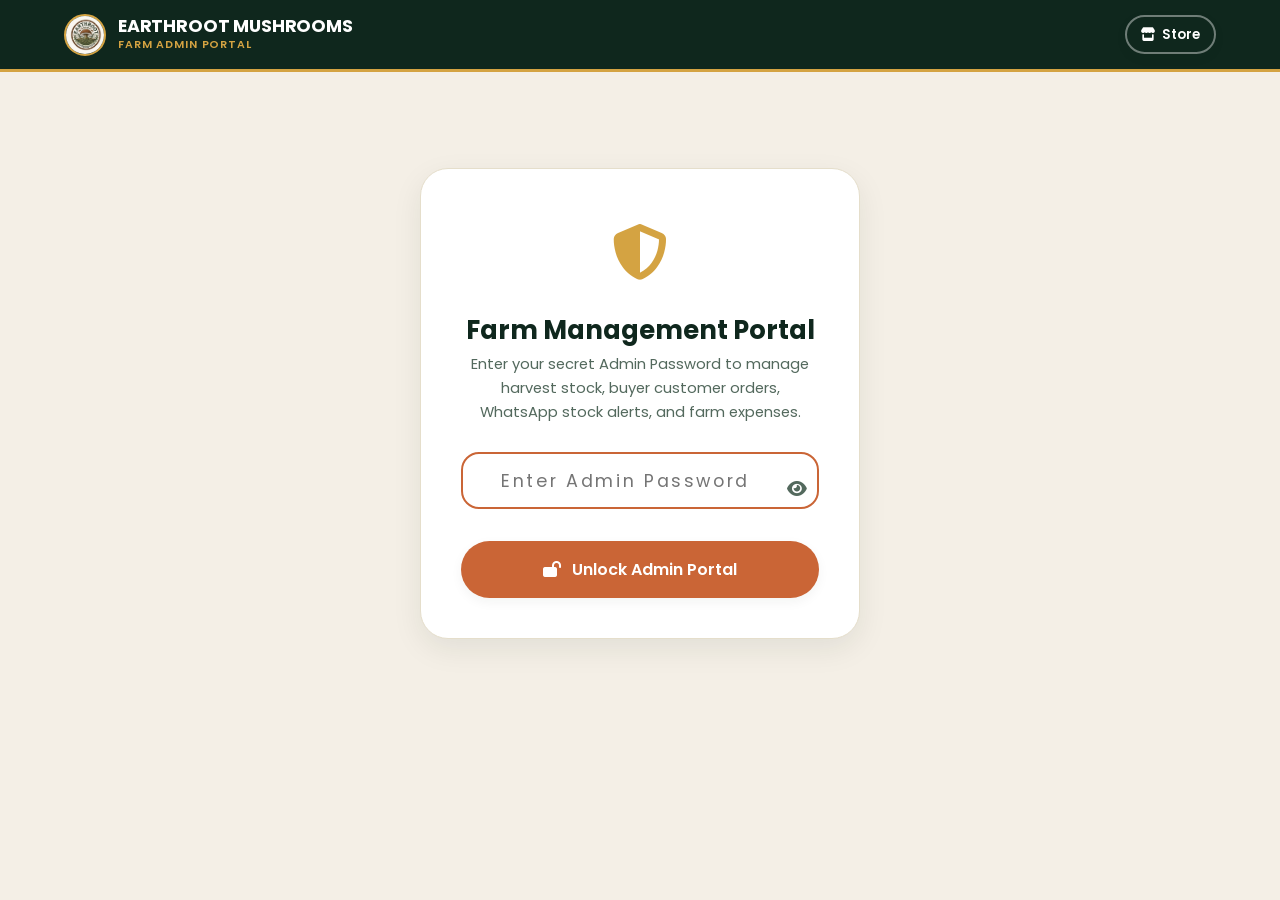
==== commit ba8aba87: "Fix mobile modal footer button wrapping with single-line Save Order button" ====
--- a/admin.html
+++ b/admin.html
@@ -784,7 +784,17 @@
       border-top: 1px solid var(--border-color);
       display: flex;
       justify-content: flex-end;
+      align-items: center;
       gap: 0.75rem;
+    }
+
+    .modal-footer .btn {
+      white-space: nowrap;
+      display: inline-flex;
+      align-items: center;
+      justify-content: center;
+      padding: 0.6rem 1.25rem;
+      font-size: 0.88rem;
     }
 
     /* Auth card */
@@ -1049,12 +1059,17 @@
       }
 
       .modal-footer {
-        padding: 0.85rem 1.15rem;
-        gap: 0.5rem;
+        padding: 0.85rem 1rem;
+        display: grid;
+        grid-template-columns: 1fr 1.3fr;
+        gap: 0.45rem;
       }
 
       .modal-footer .btn {
-        flex: 1;
+        width: 100%;
+        padding: 0.65rem 0.5rem;
+        font-size: 0.84rem;
+        white-space: nowrap;
         justify-content: center;
       }
 
@@ -1656,7 +1671,7 @@
         <div class="modal-footer">
           <button type="button" class="btn btn-outline btn-sm" id="cancelBuyerModalBtn">Cancel</button>
           <button type="submit" class="btn btn-primary btn-sm" id="saveBuyerBtn">
-            <i class="fas fa-check"></i> Save Customer Order
+            <i class="fas fa-check"></i> Save Order
           </button>
         </div>
       </form>
